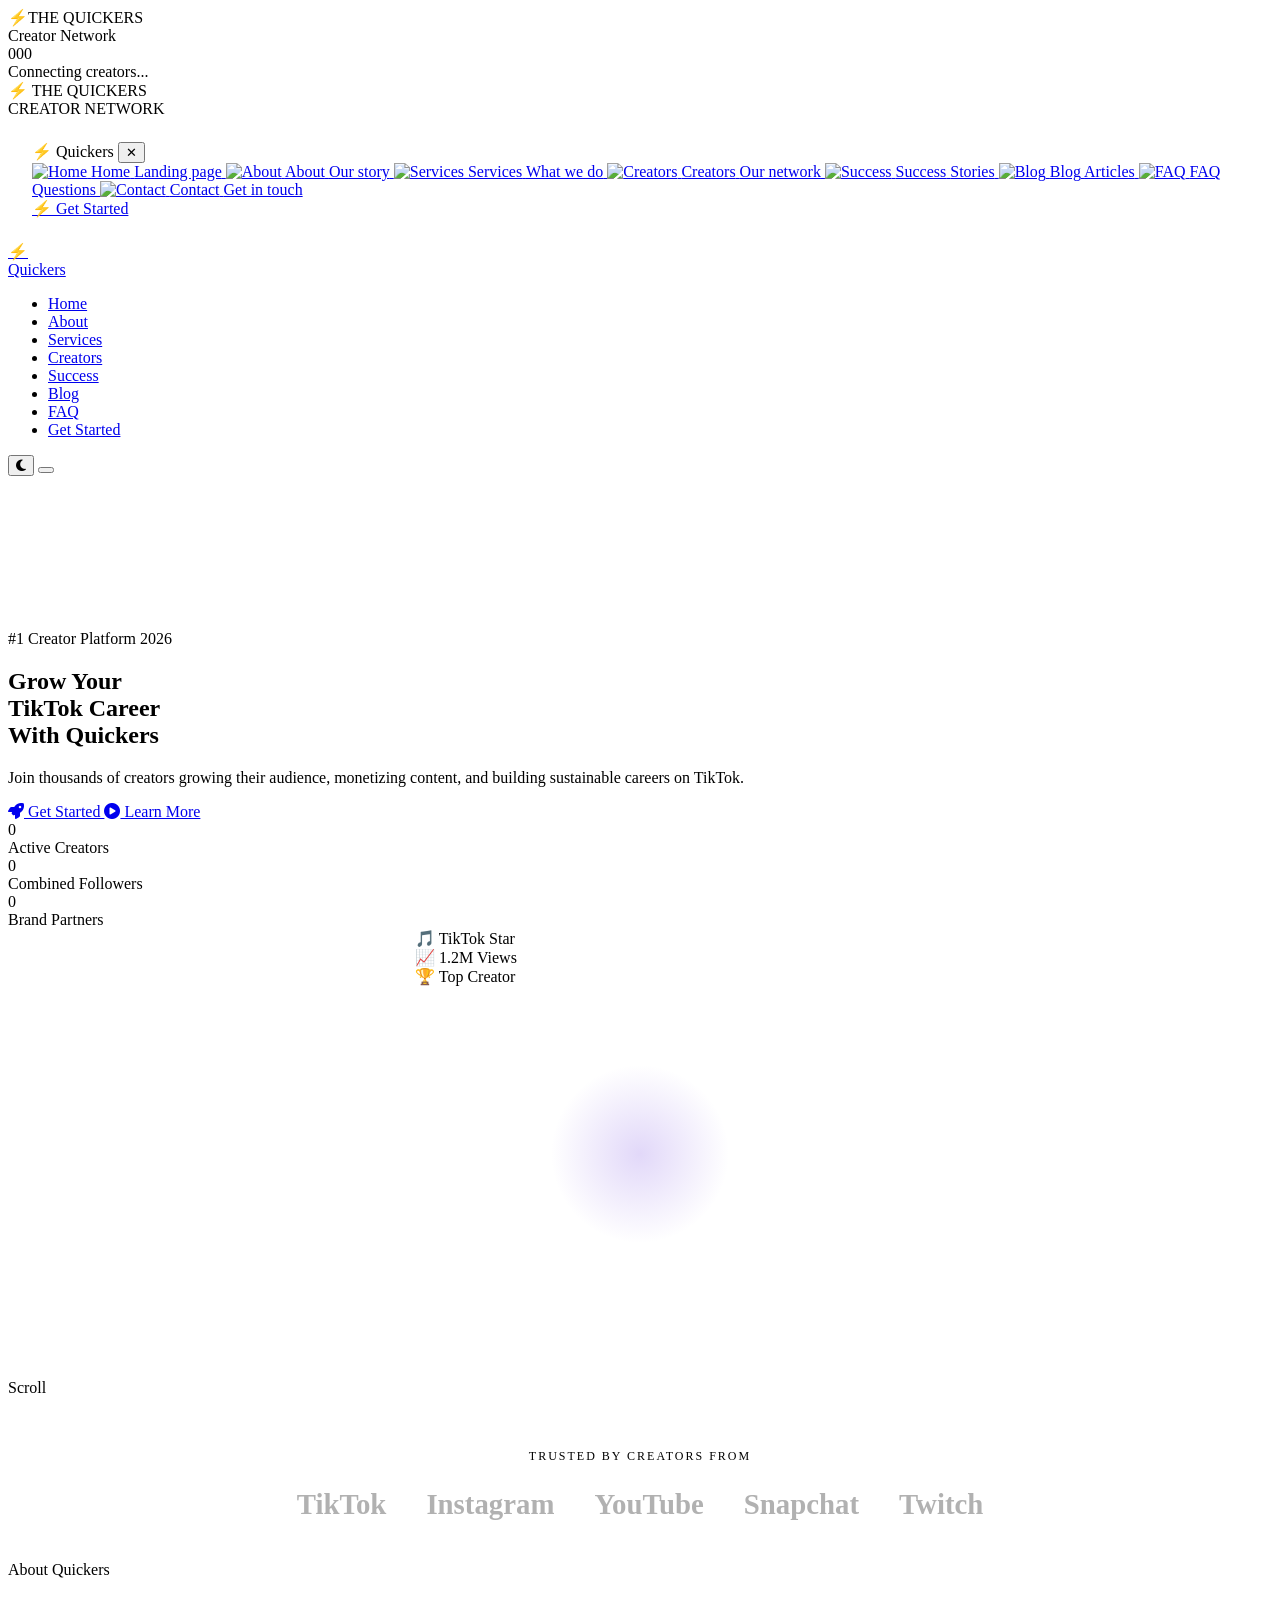
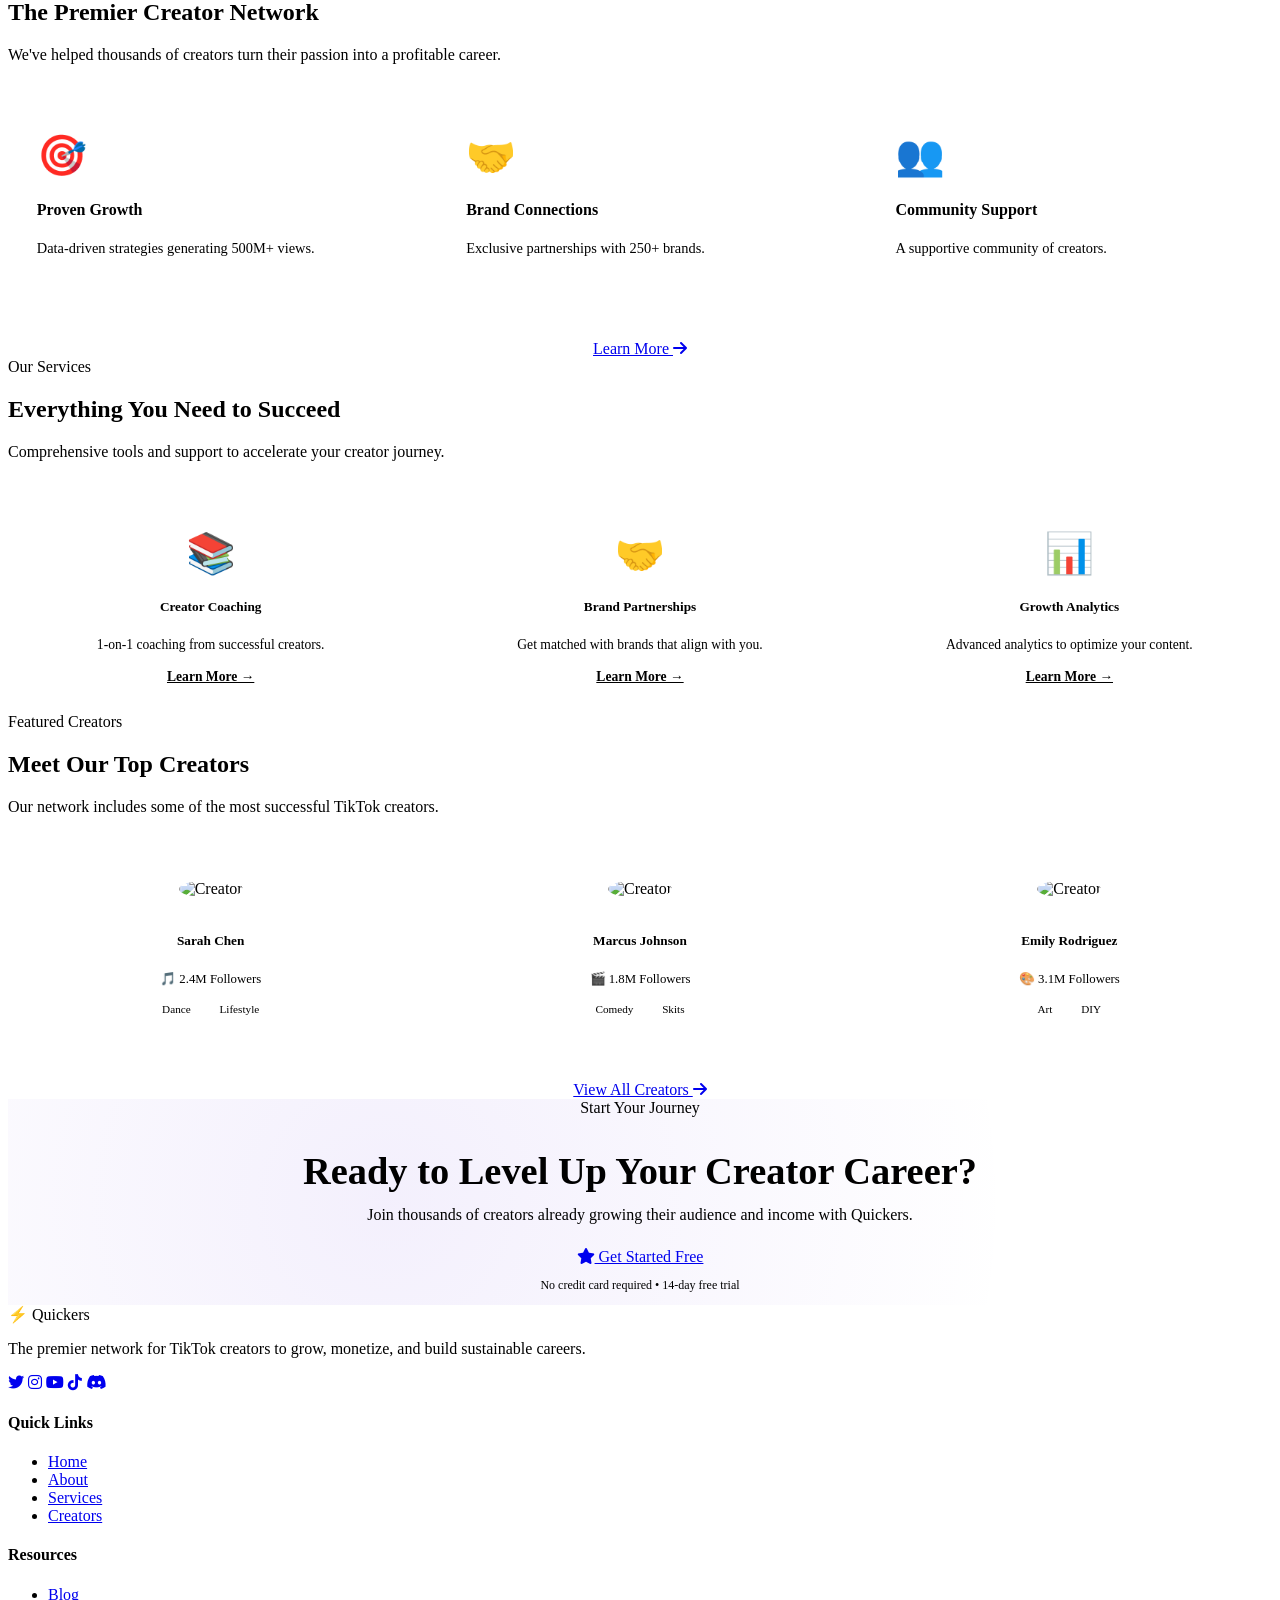
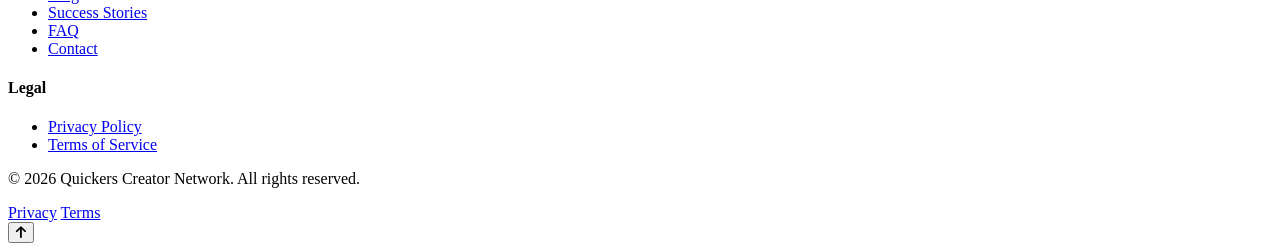
==== index.html @ 1b331030 "commit" ====
<!DOCTYPE html>
<html lang="en">
<head>
    <meta charset="UTF-8">
    <meta name="viewport" content="width=device-width, initial-scale=1.0">
    <meta name="description" content="Quickers Creator Network - Premium platform for TikTok creators to grow, monetize, and succeed.">
    <meta name="keywords" content="TikTok creators, content creators, influencer marketing, social media growth">
    <title>Quickers Creator Network - Grow Your TikTok Career</title>
    
    <meta property="og:title" content="Quickers Creator Network">
    <meta property="og:description" content="Grow your TikTok career with Quickers">
    <meta property="og:type" content="website">
    <meta property="og:image" content="https://images.unsplash.com/photo-1611162616475-46b635cb6868?w=1200">
    
    <link href="https://fonts.googleapis.com/css2?family=Inter:wght@300;400;500;600;700;800;900&display=swap" rel="stylesheet">
    <link rel="stylesheet" href="https://cdnjs.cloudflare.com/ajax/libs/font-awesome/6.5.0/css/all.min.css">
    <link rel="stylesheet" href="assets/css/style.css">
    <link rel="icon" type="image/png" href="data:image/svg+xml,<svg xmlns='http://www.w3.org/2000/svg' viewBox='0 0 100 100'><text y='.9em' font-size='90'>⚡</text></svg>">
</head>
<body>

<!-- ========== PRELOADER ========== -->
<div id="preloader">
    <div class="preloader-content">
        <div class="preloader-logo">⚡THE  QUICKERS</div>
        <div class="preloader-subtitle">Creator Network</div>
        <div class="preloader-counter">000</div>
        <div class="preloader-progress">
            <div class="preloader-progress-bar"></div>
        </div>
        <div class="preloader-message">Connecting creators...</div>
    </div>
    <div class="preloader-particles" id="preloaderParticles"></div>
    <div class="preloader-zoom">
        <div class="zoom-text">⚡ THE QUICKERS<br>CREATOR NETWORK</div>
    </div>
</div>

<!-- ========== MOBILE MENU - FIXED ========== -->
<div class="mobile-menu-overlay" id="mobileMenu">
    <div class="mobile-menu-content" style="display:flex; flex-direction:column; height:100%; padding:1.5rem;">
        <div class="mobile-menu-header">
            <span class="brand">⚡ Quickers</span>
            <button class="mobile-menu-close" id="mobileMenuClose">✕</button>
        </div>
        
        <div class="mobile-menu-grid">
            <a href="index.html" class="mobile-menu-item">
                <img src="https://images.unsplash.com/photo-1611162616475-46b635cb6868?w=100&h=100&fit=crop" alt="Home" class="item-image" loading="lazy">
                <span class="item-name">Home</span>
                <span class="item-desc">Landing page</span>
            </a>
            <a href="about.html" class="mobile-menu-item">
                <img src="https://images.unsplash.com/photo-1522071820081-009f0129c71c?w=100&h=100&fit=crop" alt="About" class="item-image" loading="lazy">
                <span class="item-name">About</span>
                <span class="item-desc">Our story</span>
            </a>
            <a href="services.html" class="mobile-menu-item">
                <img src="https://images.unsplash.com/photo-1451187580459-43490279c0fa?w=100&h=100&fit=crop" alt="Services" class="item-image" loading="lazy">
                <span class="item-name">Services</span>
                <span class="item-desc">What we do</span>
            </a>
            <a href="creators.html" class="mobile-menu-item">
                <img src="https://images.unsplash.com/photo-1534528741775-53994a69daeb?w=100&h=100&fit=crop" alt="Creators" class="item-image" loading="lazy">
                <span class="item-name">Creators</span>
                <span class="item-desc">Our network</span>
            </a>
            <a href="success.html" class="mobile-menu-item">
                <img src="https://images.unsplash.com/photo-1531746790733-6c0e45bd04f9?w=100&h=100&fit=crop" alt="Success" class="item-image" loading="lazy">
                <span class="item-name">Success</span>
                <span class="item-desc">Stories</span>
            </a>
            <a href="blog.html" class="mobile-menu-item">
                <img src="https://images.unsplash.com/photo-1432889821006-ca4f4a279a3b?w=100&h=100&fit=crop" alt="Blog" class="item-image" loading="lazy">
                <span class="item-name">Blog</span>
                <span class="item-desc">Articles</span>
            </a>
            <a href="faq.html" class="mobile-menu-item">
                <img src="https://images.unsplash.com/photo-1486312338219-ce68d2c6f44d?w=100&h=100&fit=crop" alt="FAQ" class="item-image" loading="lazy">
                <span class="item-name">FAQ</span>
                <span class="item-desc">Questions</span>
            </a>
            <a href="contact.html" class="mobile-menu-item">
                <img src="https://images.unsplash.com/photo-1507003211169-0a1dd7228f2d?w=100&h=100&fit=crop" alt="Contact" class="item-image" loading="lazy">
                <span class="item-name">Contact</span>
                <span class="item-desc">Get in touch</span>
            </a>
        </div>
        
        <div class="mobile-menu-footer">
            <a href="contact.html" class="btn btn-primary" style="width:100%; justify-content:center;">
                ⚡ Get Started
            </a>
        </div>
    </div>
</div>

<!-- ========== NAVIGATION - FIXED ========== -->
<nav class="navbar">
    <div class="container">
        <div class="navbar-glass">
            <a href="index.html" class="navbar-brand">
                <div class="brand-icon">⚡</div>
                <span>Quickers</span>
            </a>

            <ul class="navbar-links">
                <li><a href="index.html" class="active">Home</a></li>
                <li><a href="about.html">About</a></li>
                <li><a href="services.html">Services</a></li>
                <li><a href="creators.html">Creators</a></li>
                <li><a href="success.html">Success</a></li>
                <li><a href="blog.html">Blog</a></li>
                <li><a href="faq.html">FAQ</a></li>
                <li><a href="contact.html" class="btn btn-primary btn-sm">Get Started</a></li>
            </ul>

            <div class="navbar-actions">
                <button class="theme-toggle" id="themeToggle" aria-label="Toggle theme">
                    <i class="fas fa-moon"></i>
                </button>
                <!-- HAMBURGER - ONLY VISIBLE ON MOBILE -->
                <button class="navbar-toggle" id="hamburgerToggle" aria-label="Toggle menu">
                    <span></span>
                    <span></span>
                    <span></span>
                </button>
            </div>
        </div>
    </div>
</nav>

<!-- ========== HERO ========== -->
<section class="hero">
    <video class="hero-video" autoplay muted loop playsinline poster="https://images.unsplash.com/photo-1611162616475-46b635cb6868?w=1920">
        <source src="bgvideo.mp4" type="video/mp4">
        <source src="bgvideo.mp4" type="video/mp4">
    </video>
    <div class="hero-overlay"></div>

    <div class="container">
        <div class="hero-content">
            <div class="hero-badge animate-on-scroll">
                <span class="pulse-dot"></span>
                #1 Creator Platform 2026
            </div>

            <h1 class="hero-title animate-on-scroll delay-1">
                Grow Your<br>
                <span class="highlight">TikTok Career</span><br>
                With Quickers
            </h1>

            <p class="hero-subtitle animate-on-scroll delay-2">
                Join thousands of creators growing their audience, monetizing content, 
                and building sustainable careers on TikTok.
            </p>

            <div class="hero-cta animate-on-scroll delay-3">
                <a href="contact.html" class="btn btn-primary btn-lg btn-ripple magnetic-btn">
                    <i class="fas fa-rocket"></i> Get Started
                </a>
                <a href="about.html" class="btn btn-secondary btn-lg">
                    <i class="fas fa-play-circle"></i> Learn More
                </a>
            </div>

            <div class="hero-stats animate-on-scroll delay-4">
                <div class="hero-stat">
                    <div class="number" data-counter data-target="15000" data-suffix="+">0</div>
                    <div class="label">Active Creators</div>
                </div>
                <div class="hero-stat">
                    <div class="number" data-counter data-target="500" data-suffix="M+">0</div>
                    <div class="label">Combined Followers</div>
                </div>
                <div class="hero-stat">
                    <div class="number" data-counter data-target="250" data-suffix="+">0</div>
                    <div class="label">Brand Partners</div>
                </div>
            </div>
        </div>

        <div class="hero-visual animate-on-scroll delay-3">
            <div style="position: relative; width: 100%; max-width: 450px; aspect-ratio: 1; margin: 0 auto;">
                <div class="floating-card parallax-element" data-speed="0.5">
                    <span class="card-icon">🎵</span>
                    <span class="card-label">TikTok Star</span>
                </div>
                <div class="floating-card parallax-element" data-speed="0.3" style="top: auto; bottom: 15%; left: 0; right: auto;">
                    <span class="card-icon">📈</span>
                    <span class="card-label">1.2M Views</span>
                </div>
                <div class="floating-card parallax-element" data-speed="0.7" style="top: auto; bottom: 35%; left: auto; right: 0;">
                    <span class="card-icon">🏆</span>
                    <span class="card-label">Top Creator</span>
                </div>
                <div style="position: absolute; top: 50%; left: 50%; transform: translate(-50%, -50%); width: 180px; height: 180px; background: radial-gradient(circle, rgba(108,60,225,0.2) 0%, transparent 70%); border-radius: 50%; animation: pulse 3s ease-in-out infinite;"></div>
            </div>
        </div>
    </div>

    <div class="scroll-indicator">
        <div class="mouse"><div class="wheel"></div></div>
        <span>Scroll</span>
    </div>
</section>

<!-- ========== PARTNERS ========== -->
<section style="padding: 2.5rem 0; background: var(--bg-secondary); border-top: 1px solid var(--border-glass); border-bottom: 1px solid var(--border-glass);">
    <div class="container">
        <p style="text-align: center; color: var(--text-muted); font-size: 0.75rem; text-transform: uppercase; letter-spacing: 2px; margin-bottom: 1.5rem;">
            Trusted by creators from
        </p>
        <div style="display: flex; justify-content: center; align-items: center; gap: 2.5rem; flex-wrap: wrap;">
            <span style="font-size: 1.8rem; font-weight: 800; opacity: 0.3; color: var(--text-secondary);">TikTok</span>
            <span style="font-size: 1.8rem; font-weight: 800; opacity: 0.3; color: var(--text-secondary);">Instagram</span>
            <span style="font-size: 1.8rem; font-weight: 800; opacity: 0.3; color: var(--text-secondary);">YouTube</span>
            <span style="font-size: 1.8rem; font-weight: 800; opacity: 0.3; color: var(--text-secondary);">Snapchat</span>
            <span style="font-size: 1.8rem; font-weight: 800; opacity: 0.3; color: var(--text-secondary);">Twitch</span>
        </div>
    </div>
</section>

<!-- ========== ABOUT PREVIEW ========== -->
<section class="section-padding" style="background: var(--bg-gradient);">
    <div class="container">
        <div class="text-center animate-on-scroll">
            <span class="section-badge">About Quickers</span>
            <h2 class="section-title">The Premier <span class="text-gradient">Creator Network</span></h2>
            <p class="section-subtitle" style="margin-bottom: 2.5rem;">
                We've helped thousands of creators turn their passion into a profitable career.
            </p>
        </div>

        <div style="display: grid; grid-template-columns: repeat(auto-fit, minmax(260px, 1fr)); gap: 1.5rem;">
            <div class="glass glass-hover tilt-card" style="padding: 1.8rem; border-radius: var(--radius-lg);">
                <div style="font-size: 2.5rem; margin-bottom: 0.8rem;">🎯</div>
                <h4>Proven Growth</h4>
                <p style="font-size: 0.9rem;">Data-driven strategies generating 500M+ views.</p>
            </div>
            <div class="glass glass-hover tilt-card" style="padding: 1.8rem; border-radius: var(--radius-lg);">
                <div style="font-size: 2.5rem; margin-bottom: 0.8rem;">🤝</div>
                <h4>Brand Connections</h4>
                <p style="font-size: 0.9rem;">Exclusive partnerships with 250+ brands.</p>
            </div>
            <div class="glass glass-hover tilt-card" style="padding: 1.8rem; border-radius: var(--radius-lg);">
                <div style="font-size: 2.5rem; margin-bottom: 0.8rem;">👥</div>
                <h4>Community Support</h4>
                <p style="font-size: 0.9rem;">A supportive community of creators.</p>
            </div>
        </div>

        <div style="text-align: center; margin-top: 2.5rem;">
            <a href="about.html" class="btn btn-primary">Learn More <i class="fas fa-arrow-right"></i></a>
        </div>
    </div>
</section>

<!-- ========== SERVICES PREVIEW ========== -->
<section class="section-padding" style="background: var(--bg-secondary);">
    <div class="container">
        <div class="text-center animate-on-scroll">
            <span class="section-badge">Our Services</span>
            <h2 class="section-title">Everything You Need to <span class="text-gradient">Succeed</span></h2>
            <p class="section-subtitle" style="margin-bottom: 2.5rem;">
                Comprehensive tools and support to accelerate your creator journey.
            </p>
        </div>

        <div style="display: grid; grid-template-columns: repeat(auto-fit, minmax(240px, 1fr)); gap: 1.5rem;">
            <div class="glass glass-hover tilt-card" style="padding: 1.8rem; border-radius: var(--radius-lg); text-align: center;">
                <div style="font-size: 2.5rem; margin-bottom: 0.8rem;">📚</div>
                <h5>Creator Coaching</h5>
                <p style="font-size: 0.85rem;">1-on-1 coaching from successful creators.</p>
                <a href="services.html" style="color: var(--primary); font-weight: 600; font-size: 0.85rem;">Learn More →</a>
            </div>
            <div class="glass glass-hover tilt-card" style="padding: 1.8rem; border-radius: var(--radius-lg); text-align: center;">
                <div style="font-size: 2.5rem; margin-bottom: 0.8rem;">🤝</div>
                <h5>Brand Partnerships</h5>
                <p style="font-size: 0.85rem;">Get matched with brands that align with you.</p>
                <a href="services.html" style="color: var(--primary); font-weight: 600; font-size: 0.85rem;">Learn More →</a>
            </div>
            <div class="glass glass-hover tilt-card" style="padding: 1.8rem; border-radius: var(--radius-lg); text-align: center;">
                <div style="font-size: 2.5rem; margin-bottom: 0.8rem;">📊</div>
                <h5>Growth Analytics</h5>
                <p style="font-size: 0.85rem;">Advanced analytics to optimize your content.</p>
                <a href="services.html" style="color: var(--primary); font-weight: 600; font-size: 0.85rem;">Learn More →</a>
            </div>
        </div>
    </div>
</section>

<!-- ========== CREATORS PREVIEW ========== -->
<section class="section-padding" style="background: var(--bg-gradient);">
    <div class="container">
        <div class="text-center animate-on-scroll">
            <span class="section-badge">Featured Creators</span>
            <h2 class="section-title">Meet Our <span class="text-gradient">Top Creators</span></h2>
            <p class="section-subtitle" style="margin-bottom: 2.5rem;">
                Our network includes some of the most successful TikTok creators.
            </p>
        </div>

        <div style="display: grid; grid-template-columns: repeat(auto-fit, minmax(220px, 1fr)); gap: 1.5rem;">
            <div class="glass glass-hover tilt-card" style="padding: 1.5rem; border-radius: var(--radius-lg); text-align: center;">
                <img src="https://images.unsplash.com/photo-1534528741775-53994a69daeb?w=150&h=150&fit=crop&crop=face" alt="Creator" style="width: 100px; height: 100px; border-radius: 50%; margin: 0 auto 0.8rem; object-fit: cover; border: 3px solid var(--primary);" loading="lazy">
                <h5>Sarah Chen</h5>
                <p style="font-size: 0.8rem; color: var(--text-muted);">🎵 2.4M Followers</p>
                <div style="display: flex; gap: 0.4rem; justify-content: center; margin-top: 0.4rem;">
                    <span style="background: var(--glass-bg); padding: 0.15rem 0.7rem; border-radius: var(--radius-full); font-size: 0.7rem;">Dance</span>
                    <span style="background: var(--glass-bg); padding: 0.15rem 0.7rem; border-radius: var(--radius-full); font-size: 0.7rem;">Lifestyle</span>
                </div>
            </div>
            <div class="glass glass-hover tilt-card" style="padding: 1.5rem; border-radius: var(--radius-lg); text-align: center;">
                <img src="https://images.unsplash.com/photo-1507003211169-0a1dd7228f2d?w=150&h=150&fit=crop&crop=face" alt="Creator" style="width: 100px; height: 100px; border-radius: 50%; margin: 0 auto 0.8rem; object-fit: cover; border: 3px solid var(--secondary);" loading="lazy">
                <h5>Marcus Johnson</h5>
                <p style="font-size: 0.8rem; color: var(--text-muted);">🎬 1.8M Followers</p>
                <div style="display: flex; gap: 0.4rem; justify-content: center; margin-top: 0.4rem;">
                    <span style="background: var(--glass-bg); padding: 0.15rem 0.7rem; border-radius: var(--radius-full); font-size: 0.7rem;">Comedy</span>
                    <span style="background: var(--glass-bg); padding: 0.15rem 0.7rem; border-radius: var(--radius-full); font-size: 0.7rem;">Skits</span>
                </div>
            </div>
            <div class="glass glass-hover tilt-card" style="padding: 1.5rem; border-radius: var(--radius-lg); text-align: center;">
                <img src="https://images.unsplash.com/photo-1494790108372-be9c29b29330?w=150&h=150&fit=crop&crop=face" alt="Creator" style="width: 100px; height: 100px; border-radius: 50%; margin: 0 auto 0.8rem; object-fit: cover; border: 3px solid var(--accent);" loading="lazy">
                <h5>Emily Rodriguez</h5>
                <p style="font-size: 0.8rem; color: var(--text-muted);">🎨 3.1M Followers</p>
                <div style="display: flex; gap: 0.4rem; justify-content: center; margin-top: 0.4rem;">
                    <span style="background: var(--glass-bg); padding: 0.15rem 0.7rem; border-radius: var(--radius-full); font-size: 0.7rem;">Art</span>
                    <span style="background: var(--glass-bg); padding: 0.15rem 0.7rem; border-radius: var(--radius-full); font-size: 0.7rem;">DIY</span>
                </div>
            </div>
        </div>

        <div style="text-align: center; margin-top: 2.5rem;">
            <a href="creators.html" class="btn btn-primary">View All Creators <i class="fas fa-arrow-right"></i></a>
        </div>
    </div>
</section>

<!-- ========== CTA ========== -->
<section class="section-padding" style="background: var(--bg-secondary); position: relative; overflow: hidden;">
    <div style="position: absolute; top: 0; left: 0; width: 100%; height: 100%; background: radial-gradient(circle at 30% 50%, rgba(108,60,225,0.08) 0%, transparent 70%);"></div>
    <div class="container" style="position: relative; text-align: center;">
        <div class="animate-on-scroll">
            <span class="section-badge">Start Your Journey</span>
            <h2 style="font-size: clamp(1.8rem, 3vw, 2.8rem); margin-bottom: 0.8rem;">
                Ready to <span class="text-gradient">Level Up</span> Your Creator Career?
            </h2>
            <p style="max-width: 550px; margin: 0 auto 1.5rem; color: var(--text-secondary); font-size: 1rem;">
                Join thousands of creators already growing their audience and income with Quickers.
            </p>
            <a href="contact.html" class="btn btn-glow btn-lg">
                <i class="fas fa-star"></i> Get Started Free
            </a>
            <p style="margin-top: 0.8rem; font-size: 0.75rem; color: var(--text-muted);">
                No credit card required • 14-day free trial
            </p>
        </div>
    </div>
</section>

<!-- ========== FOOTER ========== -->
<footer class="footer">
    <div class="container">
        <div class="footer-grid">
            <div class="footer-brand">
                <div class="brand">⚡ <span>Quickers</span></div>
                <p>The premier network for TikTok creators to grow, monetize, and build sustainable careers.</p>
                <div class="footer-social">
                    <a href="#"><i class="fab fa-twitter"></i></a>
                    <a href="#"><i class="fab fa-instagram"></i></a>
                    <a href="#"><i class="fab fa-youtube"></i></a>
                    <a href="#"><i class="fab fa-tiktok"></i></a>
                    <a href="#"><i class="fab fa-discord"></i></a>
                </div>
            </div>
            <div>
                <h4>Quick Links</h4>
                <ul class="footer-links">
                    <li><a href="index.html">Home</a></li>
                    <li><a href="about.html">About</a></li>
                    <li><a href="services.html">Services</a></li>
                    <li><a href="creators.html">Creators</a></li>
                </ul>
            </div>
            <div>
                <h4>Resources</h4>
                <ul class="footer-links">
                    <li><a href="blog.html">Blog</a></li>
                    <li><a href="success.html">Success Stories</a></li>
                    <li><a href="faq.html">FAQ</a></li>
                    <li><a href="contact.html">Contact</a></li>
                </ul>
            </div>
            <div>
                <h4>Legal</h4>
                <ul class="footer-links">
                    <li><a href="privacy.html">Privacy Policy</a></li>
                    <li><a href="terms.html">Terms of Service</a></li>
                </ul>
            </div>
        </div>
        <div class="footer-bottom">
            <p>&copy; 2026 Quickers Creator Network. All rights reserved.</p>
            <div class="footer-bottom-links">
                <a href="privacy.html">Privacy</a>
                <a href="terms.html">Terms</a>
            </div>
        </div>
    </div>
</footer>

<!-- ========== BACK TO TOP ========== -->
<button class="back-to-top" id="backToTop" aria-label="Back to top">
    <i class="fas fa-arrow-up"></i>
</button>

<!-- ========== SCROLL PROGRESS ========== -->
<div class="scroll-progress"></div>

<!-- ========== JAVASCRIPT ========== -->
<script src="assets/js/script.js"></script>
</body>
</html>
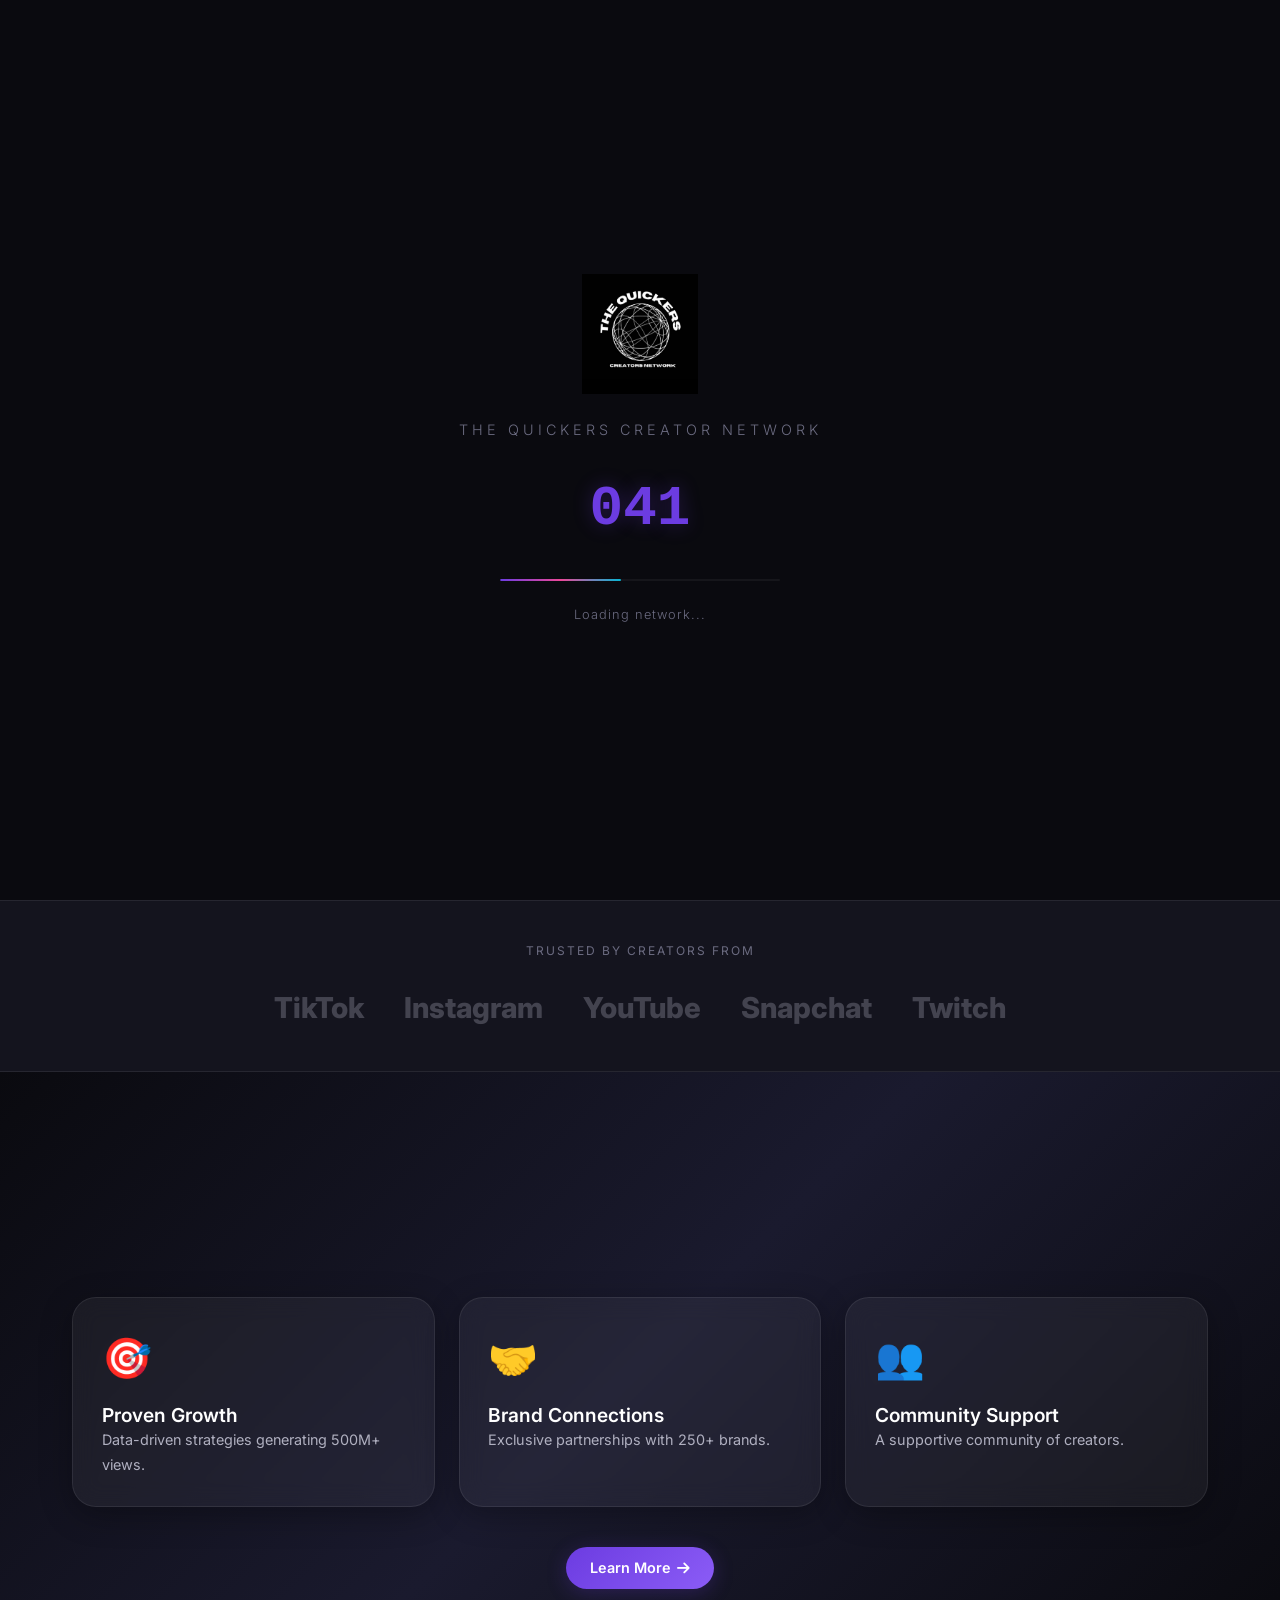
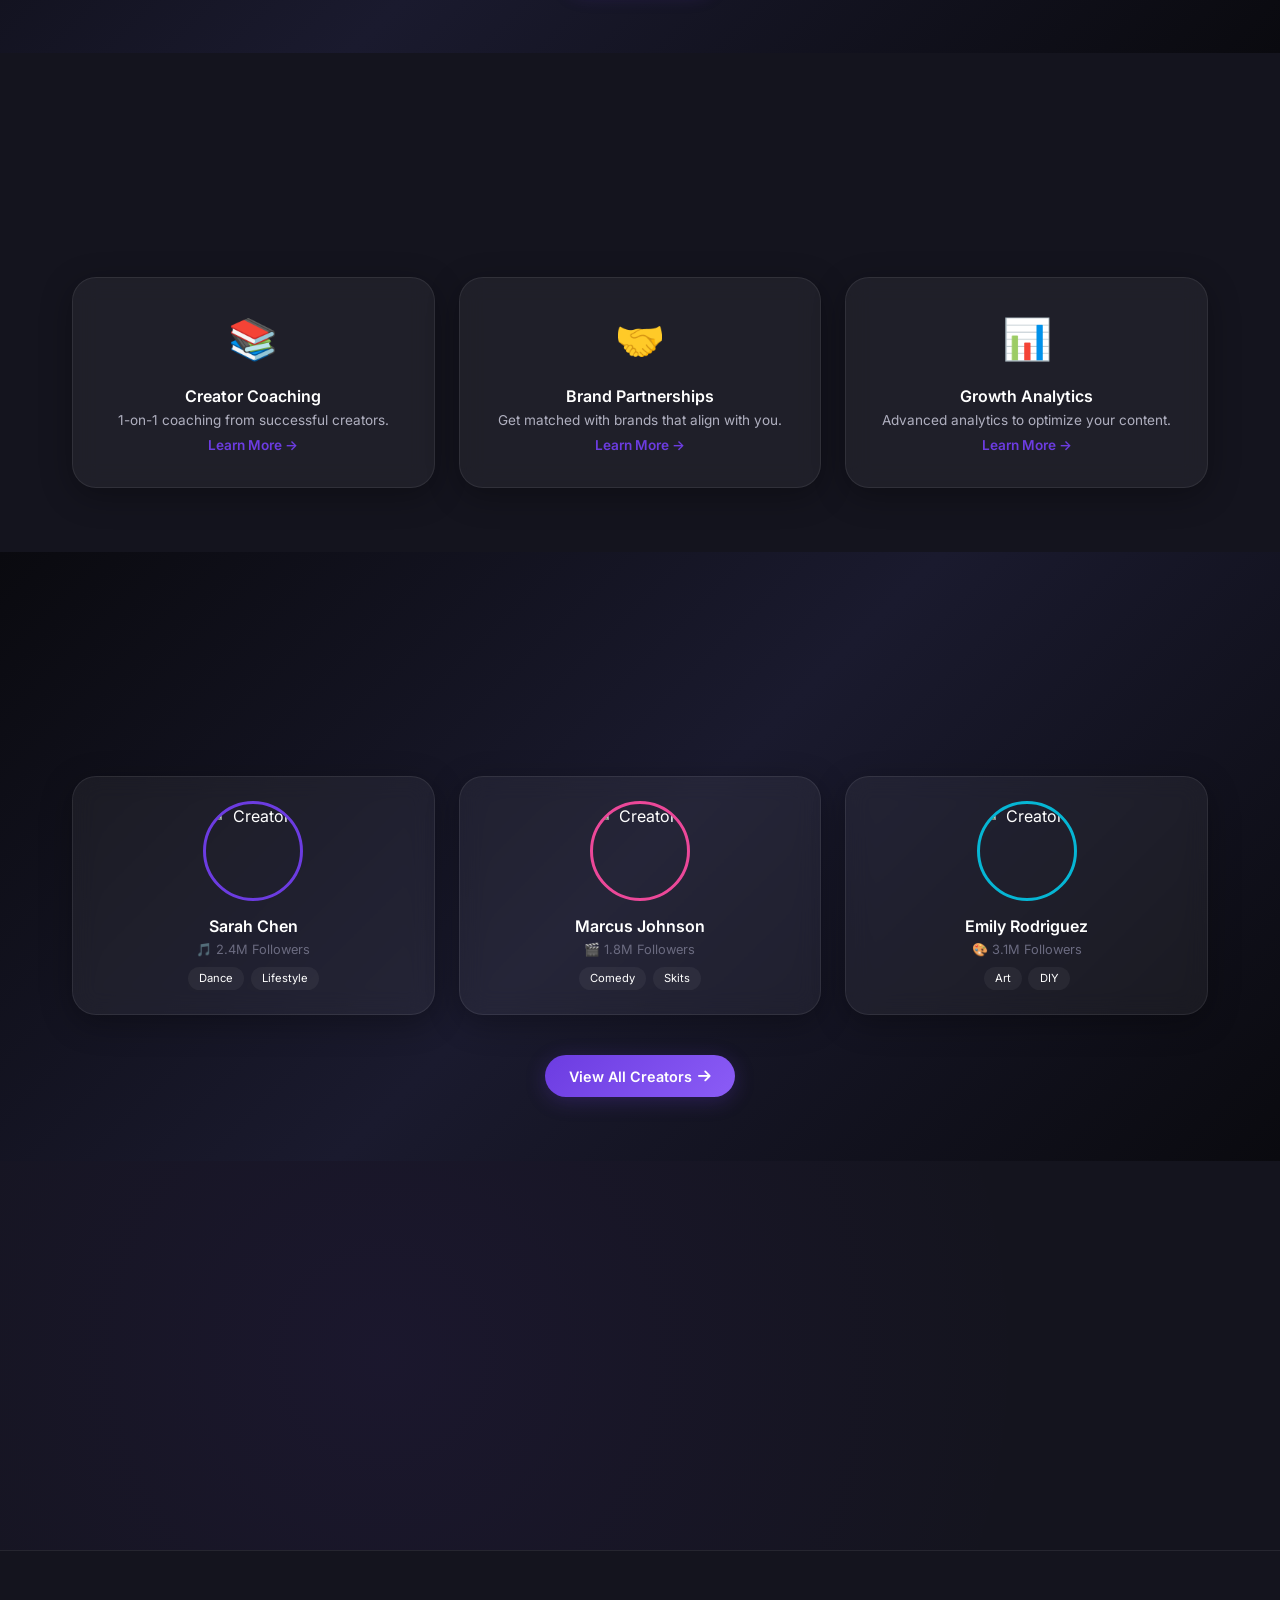
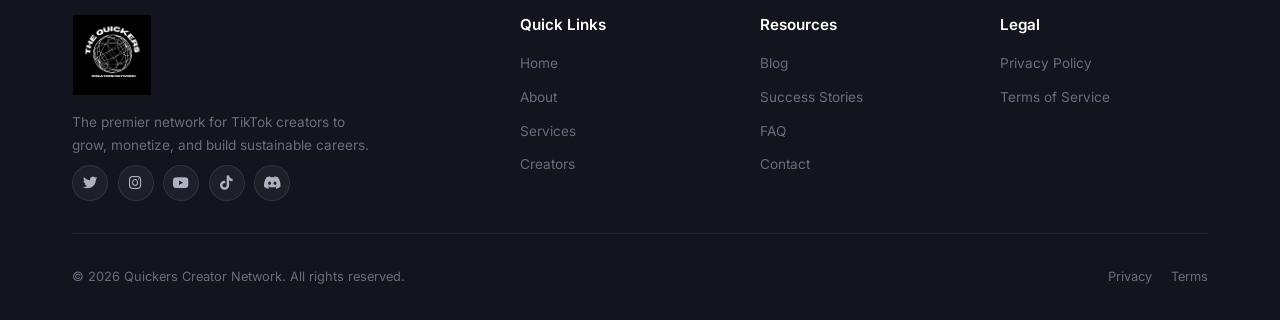
==== commit 9f618fb7: "commit" ====
--- a/index.html
+++ b/index.html
@@ -15,15 +15,21 @@
     <link href="https://fonts.googleapis.com/css2?family=Inter:wght@300;400;500;600;700;800;900&display=swap" rel="stylesheet">
     <link rel="stylesheet" href="https://cdnjs.cloudflare.com/ajax/libs/font-awesome/6.5.0/css/all.min.css">
     <link rel="stylesheet" href="assets/css/style.css">
-    <link rel="icon" type="image/png" href="data:image/svg+xml,<svg xmlns='http://www.w3.org/2000/svg' viewBox='0 0 100 100'><text y='.9em' font-size='90'>⚡</text></svg>">
+    
+    <!-- ===== FAVICON - Replace with your logo ===== -->
+    <link rel="icon" type="image/png" href="logo.JPG">
+    <link rel="apple-touch-icon" href="logo.JPG">
 </head>
 <body>
 
 <!-- ========== PRELOADER ========== -->
 <div id="preloader">
     <div class="preloader-content">
-        <div class="preloader-logo">⚡THE  QUICKERS</div>
-        <div class="preloader-subtitle">Creator Network</div>
+        <!-- ===== LOGO - BIGGER ===== -->
+        <div class="preloader-logo">
+            <img src="logo.JPG" alt="Quickers Creator Network" class="preloader-logo-img" style="width: 120px; height: 120px; object-fit: contain;">
+        </div>
+        <div class="preloader-subtitle"> The Quickers Creator Network</div>
         <div class="preloader-counter">000</div>
         <div class="preloader-progress">
             <div class="preloader-progress-bar"></div>
@@ -32,15 +38,21 @@
     </div>
     <div class="preloader-particles" id="preloaderParticles"></div>
     <div class="preloader-zoom">
-        <div class="zoom-text">⚡ THE QUICKERS<br>CREATOR NETWORK</div>
+        <div class="zoom-text">
+            <img src="logo.JPG" alt="Quickers" class="zoom-logo" style="width: 100px; height: 100px; object-fit: contain;">
+            <br>THE QUICKERS CREATOR NETWORK
+        </div>
     </div>
 </div>
 
-<!-- ========== MOBILE MENU - FIXED ========== -->
+<!-- ========== MOBILE MENU ========== -->
 <div class="mobile-menu-overlay" id="mobileMenu">
     <div class="mobile-menu-content" style="display:flex; flex-direction:column; height:100%; padding:1.5rem;">
         <div class="mobile-menu-header">
-            <span class="brand">⚡ Quickers</span>
+            <!-- ===== LOGO ONLY - NO TEXT, BIGGER ===== -->
+            <span class="brand">
+                <img src="logo.JPG" alt="Quickers" class="mobile-brand-logo" style="width: 60px; height: 60px; object-fit: contain;">
+            </span>
             <button class="mobile-menu-close" id="mobileMenuClose">✕</button>
         </div>
         
@@ -88,20 +100,23 @@
         </div>
         
         <div class="mobile-menu-footer">
-            <a href="contact.html" class="btn btn-primary" style="width:100%; justify-content:center;">
-                ⚡ Get Started
+            <a href="creators.html" class="btn btn-primary" style="width:100%; justify-content:center;">
+                ⚡ Join Network
             </a>
         </div>
     </div>
 </div>
 
-<!-- ========== NAVIGATION - FIXED ========== -->
+<!-- ========== NAVIGATION ========== -->
 <nav class="navbar">
     <div class="container">
         <div class="navbar-glass">
+            <!-- ===== LOGO ONLY - NO TEXT, BIGGER ===== -->
             <a href="index.html" class="navbar-brand">
-                <div class="brand-icon">⚡</div>
-                <span>Quickers</span>
+                <div class="brand-icon">
+                    <img src="logo.JPG" alt="Quickers" class="nav-logo" style="width: 60px; height: 60px; object-fit: contain;">
+                </div>
+                <!-- "Quickers" text removed -->
             </a>
 
             <ul class="navbar-links">
@@ -112,14 +127,13 @@
                 <li><a href="success.html">Success</a></li>
                 <li><a href="blog.html">Blog</a></li>
                 <li><a href="faq.html">FAQ</a></li>
-                <li><a href="contact.html" class="btn btn-primary btn-sm">Get Started</a></li>
+                <li><a href="creators.html" class="btn btn-primary btn-sm">Join Network</a></li>
             </ul>
 
             <div class="navbar-actions">
                 <button class="theme-toggle" id="themeToggle" aria-label="Toggle theme">
                     <i class="fas fa-moon"></i>
                 </button>
-                <!-- HAMBURGER - ONLY VISIBLE ON MOBILE -->
                 <button class="navbar-toggle" id="hamburgerToggle" aria-label="Toggle menu">
                     <span></span>
                     <span></span>
@@ -157,8 +171,8 @@
             </p>
 
             <div class="hero-cta animate-on-scroll delay-3">
-                <a href="contact.html" class="btn btn-primary btn-lg btn-ripple magnetic-btn">
-                    <i class="fas fa-rocket"></i> Get Started
+                <a href="creators.html" class="btn btn-primary btn-lg btn-ripple magnetic-btn">
+                    <i class="fas fa-rocket"></i> Join Network
                 </a>
                 <a href="about.html" class="btn btn-secondary btn-lg">
                     <i class="fas fa-play-circle"></i> Learn More
@@ -350,8 +364,8 @@
             <p style="max-width: 550px; margin: 0 auto 1.5rem; color: var(--text-secondary); font-size: 1rem;">
                 Join thousands of creators already growing their audience and income with Quickers.
             </p>
-            <a href="contact.html" class="btn btn-glow btn-lg">
-                <i class="fas fa-star"></i> Get Started Free
+            <a href="creators.html" class="btn btn-glow btn-lg">
+                <i class="fas fa-star"></i> Join Network
             </a>
             <p style="margin-top: 0.8rem; font-size: 0.75rem; color: var(--text-muted);">
                 No credit card required • 14-day free trial
@@ -365,7 +379,11 @@
     <div class="container">
         <div class="footer-grid">
             <div class="footer-brand">
-                <div class="brand">⚡ <span>Quickers</span></div>
+                <!-- ===== LOGO ONLY - NO TEXT, BIGGER ===== -->
+                <div class="brand">
+                    <img src="logo.JPG" alt="Quickers" class="footer-logo" style="width: 80px; height: 80px; object-fit: contain;">
+                    <!-- "Quickers" text removed -->
+                </div>
                 <p>The premier network for TikTok creators to grow, monetize, and build sustainable careers.</p>
                 <div class="footer-social">
                     <a href="#"><i class="fab fa-twitter"></i></a>
--- a/assets/css/style.css
+++ b/assets/css/style.css
@@ -0,0 +1,1498 @@
+/* ============================================
+   QUICKERS CREATOR NETWORK
+   Main Stylesheet - Premium Dark Theme
+   ============================================ */
+
+/* ============================================
+   CSS VARIABLES
+   ============================================ */
+:root {
+    --primary: #6C3CE1;
+    --primary-light: #8B5CF6;
+    --primary-dark: #5B21B6;
+    --secondary: #EC4899;
+    --secondary-light: #F472B6;
+    --accent: #06B6D4;
+    --accent-light: #22D3EE;
+    
+    --bg-primary: #0A0A0F;
+    --bg-secondary: #14141E;
+    --bg-card: rgba(20, 20, 30, 0.8);
+    --bg-glass: rgba(255, 255, 255, 0.05);
+    --bg-gradient: linear-gradient(135deg, #0A0A0F 0%, #1A1A2E 50%, #0A0A0F 100%);
+    
+    --text-primary: #FFFFFF;
+    --text-secondary: #B0B0C0;
+    --text-muted: #6B6B80;
+    
+    --border-glass: rgba(255, 255, 255, 0.08);
+    --border-glow: rgba(108, 60, 225, 0.3);
+    
+    --shadow-sm: 0 2px 8px rgba(0,0,0,0.3);
+    --shadow-md: 0 4px 20px rgba(0,0,0,0.4);
+    --shadow-lg: 0 8px 40px rgba(0,0,0,0.5);
+    --shadow-xl: 0 20px 60px rgba(0,0,0,0.6);
+    --shadow-glow: 0 0 40px rgba(108,60,225,0.2);
+    --shadow-glow-pink: 0 0 40px rgba(236,72,153,0.2);
+    
+    --spacing-sm: 0.5rem;
+    --spacing-md: 1rem;
+    --spacing-lg: 2rem;
+    --spacing-xl: 4rem;
+    --spacing-xxl: 6rem;
+    
+    --radius-sm: 8px;
+    --radius-md: 16px;
+    --radius-lg: 24px;
+    --radius-xl: 32px;
+    --radius-full: 9999px;
+    
+    --transition-fast: 0.2s ease;
+    --transition-base: 0.3s ease;
+    --transition-slow: 0.5s ease;
+    
+    --glass-bg: rgba(255,255,255,0.05);
+    --glass-border: rgba(255,255,255,0.08);
+    --glass-shadow: 0 8px 32px rgba(0,0,0,0.3);
+    --glass-blur: blur(12px);
+    
+    --font-primary: 'Inter', -apple-system, BlinkMacSystemFont, 'Segoe UI', sans-serif;
+}
+
+/* ============================================
+   RESET & BASE
+   ============================================ */
+*,
+*::before,
+*::after {
+    margin: 0;
+    padding: 0;
+    box-sizing: border-box;
+}
+
+html {
+    scroll-behavior: smooth;
+    -webkit-font-smoothing: antialiased;
+    -moz-osx-font-smoothing: grayscale;
+}
+
+body {
+    font-family: var(--font-primary);
+    background: var(--bg-primary);
+    color: var(--text-primary);
+    line-height: 1.6;
+    overflow-x: hidden;
+    min-height: 100vh;
+}
+
+::selection {
+    background: var(--primary);
+    color: white;
+}
+
+::-webkit-scrollbar {
+    width: 6px;
+}
+::-webkit-scrollbar-track {
+    background: var(--bg-secondary);
+}
+::-webkit-scrollbar-thumb {
+    background: var(--primary);
+    border-radius: var(--radius-full);
+}
+
+/* ============================================
+   TYPOGRAPHY
+   ============================================ */
+h1 {
+    font-size: clamp(2.2rem, 4.5vw, 3.8rem);
+    font-weight: 800;
+    line-height: 1.1;
+}
+h2 {
+    font-size: clamp(1.8rem, 3vw, 2.8rem);
+    font-weight: 700;
+    line-height: 1.2;
+}
+h3 {
+    font-size: clamp(1.3rem, 2vw, 2rem);
+    font-weight: 700;
+    line-height: 1.3;
+}
+h4 {
+    font-size: clamp(1.1rem, 1.5vw, 1.5rem);
+    font-weight: 600;
+    line-height: 1.3;
+}
+h5 {
+    font-size: clamp(1rem, 1.2vw, 1.2rem);
+    font-weight: 600;
+}
+p {
+    font-size: clamp(0.95rem, 1vw, 1.05rem);
+    color: var(--text-secondary);
+    line-height: 1.7;
+}
+
+a {
+    color: var(--text-primary);
+    text-decoration: none;
+    transition: var(--transition-base);
+    cursor: pointer;
+}
+
+img {
+    max-width: 100%;
+    height: auto;
+    display: block;
+}
+
+button {
+    cursor: pointer;
+}
+
+/* ============================================
+   UTILITY CLASSES
+   ============================================ */
+.container {
+    max-width: 1200px;
+    margin: 0 auto;
+    padding: 0 var(--spacing-lg);
+}
+
+.section-padding {
+    padding: var(--spacing-xl) 0;
+}
+
+.text-gradient {
+    background: linear-gradient(135deg, var(--primary), var(--secondary), var(--accent));
+    -webkit-background-clip: text;
+    -webkit-text-fill-color: transparent;
+    background-clip: text;
+}
+
+.text-center {
+    text-align: center;
+}
+
+.text-muted {
+    color: var(--text-muted);
+}
+
+.glass {
+    background: var(--glass-bg);
+    backdrop-filter: var(--glass-blur);
+    -webkit-backdrop-filter: var(--glass-blur);
+    border: 1px solid var(--glass-border);
+    box-shadow: var(--glass-shadow);
+}
+
+.glass-hover {
+    transition: var(--transition-base);
+}
+.glass-hover:hover {
+    background: rgba(255,255,255,0.08);
+    border-color: rgba(255,255,255,0.15);
+    transform: translateY(-3px);
+    box-shadow: var(--shadow-glow);
+}
+
+.section-badge {
+    display: inline-block;
+    padding: 0.3rem 1rem;
+    background: var(--glass-bg);
+    backdrop-filter: var(--glass-blur);
+    border: 1px solid var(--border-glass);
+    border-radius: var(--radius-full);
+    font-size: 0.75rem;
+    font-weight: 500;
+    color: var(--text-secondary);
+    margin-bottom: var(--spacing-sm);
+    letter-spacing: 0.5px;
+    text-transform: uppercase;
+}
+
+.section-title {
+    margin-bottom: var(--spacing-sm);
+}
+
+.section-subtitle {
+    font-size: clamp(1rem, 1.1vw, 1.15rem);
+    color: var(--text-secondary);
+    max-width: 600px;
+    margin: 0 auto;
+}
+
+/* ============================================
+   BUTTONS
+   ============================================ */
+.btn {
+    display: inline-flex;
+    align-items: center;
+    gap: 0.4rem;
+    padding: 0.6rem 1.5rem;
+    border: none;
+    border-radius: var(--radius-full);
+    font-family: var(--font-primary);
+    font-size: 0.9rem;
+    font-weight: 600;
+    cursor: pointer;
+    transition: var(--transition-base);
+    position: relative;
+    overflow: hidden;
+    text-decoration: none;
+}
+
+.btn-primary {
+    background: linear-gradient(135deg, var(--primary), var(--primary-light));
+    color: white !important;
+    box-shadow: 0 4px 20px rgba(108,60,225,0.25);
+}
+.btn-primary:hover {
+    transform: translateY(-2px);
+    box-shadow: 0 8px 30px rgba(108,60,225,0.35);
+    color: white !important;
+}
+.btn-primary::before {
+    content: '';
+    position: absolute;
+    top: 0;
+    left: -100%;
+    width: 100%;
+    height: 100%;
+    background: linear-gradient(90deg, transparent, rgba(255,255,255,0.2), transparent);
+    transition: var(--transition-slow);
+}
+.btn-primary:hover::before {
+    left: 100%;
+}
+
+.btn-secondary {
+    background: var(--glass-bg);
+    backdrop-filter: var(--glass-blur);
+    border: 1px solid var(--border-glass);
+    color: var(--text-primary) !important;
+}
+.btn-secondary:hover {
+    background: rgba(255,255,255,0.1);
+    transform: translateY(-2px);
+    border-color: var(--primary);
+    color: var(--text-primary) !important;
+}
+
+.btn-glow {
+    background: linear-gradient(135deg, var(--secondary), var(--primary));
+    color: white !important;
+    box-shadow: 0 4px 20px rgba(236,72,153,0.25);
+    animation: glow-pulse 2s ease-in-out infinite;
+}
+.btn-glow:hover {
+    transform: translateY(-2px) scale(1.02);
+    box-shadow: 0 8px 40px rgba(236,72,153,0.4);
+    color: white !important;
+}
+
+@keyframes glow-pulse {
+    0%, 100% { box-shadow: 0 4px 20px rgba(236,72,153,0.25); }
+    50% { box-shadow: 0 8px 40px rgba(236,72,153,0.45); }
+}
+
+.btn-lg {
+    padding: 0.8rem 2rem;
+    font-size: 1rem;
+}
+.btn-sm {
+    padding: 0.4rem 1rem;
+    font-size: 0.8rem;
+}
+
+/* ============================================
+   PRELOADER - Cinematic with Glitch
+   ============================================ */
+#preloader {
+    position: fixed;
+    top: 0;
+    left: 0;
+    width: 100%;
+    height: 100%;
+    background: #0A0A0F;
+    display: flex;
+    flex-direction: column;
+    align-items: center;
+    justify-content: center;
+    z-index: 99999;
+    transition: opacity 0.8s ease;
+    overflow: hidden;
+}
+
+#preloader.hidden {
+    opacity: 0;
+    pointer-events: none;
+    z-index: -1;
+}
+
+/* FIX: When preloader is hidden, remove zoom overlay completely */
+#preloader.hidden .preloader-zoom {
+    pointer-events: none !important;
+    opacity: 0 !important;
+    z-index: -1 !important;
+    display: none !important;
+}
+
+/* FIX: Ensure preloader content also doesn't block clicks when hidden */
+#preloader.hidden .preloader-content {
+    pointer-events: none !important;
+}
+#preloader.hidden .preloader-particles {
+    pointer-events: none !important;
+}
+
+.preloader-content {
+    display: flex;
+    flex-direction: column;
+    align-items: center;
+    gap: 1.5rem;
+    position: relative;
+    z-index: 2;
+}
+
+.preloader-logo {
+    font-size: 2.5rem;
+    font-weight: 800;
+    background: linear-gradient(135deg, var(--primary), var(--secondary), var(--accent));
+    -webkit-background-clip: text;
+    -webkit-text-fill-color: transparent;
+    background-clip: text;
+    letter-spacing: 2px;
+}
+
+.preloader-subtitle {
+    font-size: 0.9rem;
+    color: var(--text-muted);
+    letter-spacing: 4px;
+    text-transform: uppercase;
+    font-weight: 300;
+}
+
+.preloader-counter {
+    font-size: 3.5rem;
+    font-weight: 900;
+    font-family: 'Courier New', monospace;
+    color: var(--primary);
+    text-shadow: 0 0 20px rgba(108,60,225,0.3);
+    position: relative;
+    min-width: 80px;
+    text-align: center;
+}
+
+.preloader-counter.glitch {
+    animation: glitch-text 0.15s infinite;
+}
+
+@keyframes glitch-text {
+    0% { transform: translate(0); opacity: 1; }
+    10% { transform: translate(-2px, 1px); opacity: 0.8; }
+    20% { transform: translate(2px, -1px); opacity: 1; }
+    30% { transform: translate(-1px, 2px); opacity: 0.6; }
+    40% { transform: translate(1px, -2px); opacity: 1; }
+    50% { transform: translate(-2px, -1px); opacity: 0.9; }
+    60% { transform: translate(2px, 1px); opacity: 1; }
+    70% { transform: translate(-1px, -2px); opacity: 0.7; }
+    80% { transform: translate(1px, 2px); opacity: 1; }
+    90% { transform: translate(-2px, 2px); opacity: 0.8; }
+    100% { transform: translate(0); opacity: 1; }
+}
+
+.preloader-counter .digit {
+    display: inline-block;
+    animation: flicker 0.5s infinite;
+}
+
+.preloader-counter .digit:nth-child(2) { animation-delay: 0.1s; }
+.preloader-counter .digit:nth-child(3) { animation-delay: 0.2s; }
+
+@keyframes flicker {
+    0%, 100% { opacity: 1; }
+    5% { opacity: 0.3; }
+    10% { opacity: 1; }
+    15% { opacity: 0.5; }
+    20% { opacity: 1; }
+    50% { opacity: 1; }
+    55% { opacity: 0.2; }
+    60% { opacity: 1; }
+    80% { opacity: 1; }
+    85% { opacity: 0.4; }
+    90% { opacity: 1; }
+}
+
+.preloader-progress {
+    width: 280px;
+    height: 2px;
+    background: rgba(255,255,255,0.05);
+    border-radius: var(--radius-full);
+    overflow: hidden;
+    position: relative;
+}
+.preloader-progress-bar {
+    height: 100%;
+    width: 0%;
+    background: linear-gradient(90deg, var(--primary), var(--secondary), var(--accent));
+    border-radius: var(--radius-full);
+    transition: width 0.15s ease;
+    box-shadow: 0 0 20px rgba(108,60,225,0.3);
+}
+
+.preloader-message {
+    font-size: 0.8rem;
+    color: var(--text-muted);
+    font-weight: 300;
+    letter-spacing: 1px;
+    min-height: 1.2rem;
+}
+
+.preloader-zoom {
+    position: absolute;
+    top: 0;
+    left: 0;
+    width: 100%;
+    height: 100%;
+    display: flex;
+    align-items: center;
+    justify-content: center;
+    background: #0A0A0F;
+    z-index: 3;
+    opacity: 0;
+    pointer-events: none;
+    transition: opacity 0.1s ease;
+}
+
+.preloader-zoom.active {
+    opacity: 1;
+    pointer-events: all;
+}
+
+.preloader-zoom .zoom-text {
+    font-size: 4rem;
+    font-weight: 900;
+    text-align: center;
+    background: linear-gradient(135deg, var(--primary), var(--secondary), var(--accent));
+    -webkit-background-clip: text;
+    -webkit-text-fill-color: transparent;
+    background-clip: text;
+    transform: scale(0.5);
+    opacity: 0;
+    transition: all 1s cubic-bezier(0.4, 0, 0.2, 1);
+    letter-spacing: 4px;
+    line-height: 1.2;
+}
+
+.preloader-zoom.active .zoom-text {
+    transform: scale(1);
+    opacity: 1;
+}
+
+.preloader-zoom.zoom-out .zoom-text {
+    transform: scale(2.5);
+    opacity: 0;
+    transition: all 0.8s cubic-bezier(0.4, 0, 0.2, 1);
+}
+
+.preloader-particles {
+    position: absolute;
+    top: 0;
+    left: 0;
+    width: 100%;
+    height: 100%;
+    pointer-events: none;
+    overflow: hidden;
+    z-index: 1;
+}
+
+.preloader-particle {
+    position: absolute;
+    width: 3px;
+    height: 3px;
+    background: var(--primary);
+    border-radius: 50%;
+    animation: float-particle 4s ease-in-out infinite;
+    opacity: 0.3;
+}
+
+@keyframes float-particle {
+    0%, 100% { transform: translateY(0) scale(1); opacity: 0.2; }
+    50% { transform: translateY(-60px) scale(1.5); opacity: 0.6; }
+}
+
+/* ============================================
+   NAVIGATION - Sleek & Compact
+   ============================================ */
+.navbar {
+    position: fixed;
+    top: 0;
+    left: 0;
+    width: 100%;
+    z-index: 1000;
+    padding: 0.6rem 0;
+    transition: var(--transition-base);
+}
+.navbar.scrolled {
+    background: rgba(10,10,15,0.85);
+    backdrop-filter: var(--glass-blur);
+    -webkit-backdrop-filter: var(--glass-blur);
+    border-bottom: 1px solid var(--border-glass);
+    padding: 0.4rem 0;
+}
+
+.navbar-glass {
+    background: rgba(10,10,15,0.6);
+    backdrop-filter: var(--glass-blur);
+    -webkit-backdrop-filter: var(--glass-blur);
+    border: 1px solid var(--border-glass);
+    border-radius: var(--radius-lg);
+    padding: 0.3rem 1.2rem;
+    margin: 0 1rem;
+    display: flex;
+    align-items: center;
+    justify-content: space-between;
+}
+
+.navbar-brand {
+    display: flex;
+    align-items: center;
+    gap: 0.4rem;
+    font-size: 1.2rem;
+    font-weight: 800;
+}
+.navbar-brand .brand-icon {
+    width: 30px;
+    height: 30px;
+    background: linear-gradient(135deg, var(--primary), var(--secondary));
+    border-radius: var(--radius-sm);
+    display: flex;
+    align-items: center;
+    justify-content: center;
+    font-size: 1rem;
+    color: white;
+}
+.navbar-brand span {
+    background: linear-gradient(135deg, var(--primary), var(--secondary), var(--accent));
+    -webkit-background-clip: text;
+    -webkit-text-fill-color: transparent;
+    background-clip: text;
+}
+
+.navbar-links {
+    display: flex;
+    align-items: center;
+    gap: 0.3rem;
+    list-style: none;
+}
+.navbar-links > li > a {
+    padding: 0.4rem 0.8rem;
+    color: var(--text-secondary);
+    font-size: 0.85rem;
+    font-weight: 500;
+    border-radius: var(--radius-sm);
+    transition: var(--transition-base);
+    position: relative;
+}
+.navbar-links > li > a:hover,
+.navbar-links > li > a.active {
+    color: var(--text-primary);
+    background: var(--glass-bg);
+}
+.navbar-links > li > a::after {
+    content: '';
+    position: absolute;
+    bottom: 0;
+    left: 50%;
+    width: 0;
+    height: 2px;
+    background: linear-gradient(90deg, var(--primary), var(--secondary));
+    transition: var(--transition-base);
+    transform: translateX(-50%);
+}
+.navbar-links > li > a:hover::after,
+.navbar-links > li > a.active::after {
+    width: 40%;
+}
+
+.navbar-actions {
+    display: flex;
+    align-items: center;
+    gap: 0.6rem;
+}
+
+.theme-toggle {
+    background: var(--glass-bg);
+    border: 1px solid var(--border-glass);
+    border-radius: var(--radius-full);
+    width: 34px;
+    height: 34px;
+    display: flex;
+    align-items: center;
+    justify-content: center;
+    color: var(--text-secondary);
+    cursor: pointer;
+    transition: var(--transition-base);
+    font-size: 0.9rem;
+}
+.theme-toggle:hover {
+    color: var(--text-primary);
+    background: rgba(255,255,255,0.1);
+}
+
+/* Hamburger - Hidden on Desktop, Visible on Mobile */
+.navbar-toggle {
+    display: none;
+    flex-direction: column;
+    gap: 4px;
+    background: none;
+    border: none;
+    cursor: pointer;
+    padding: 0.3rem;
+}
+.navbar-toggle span {
+    display: block;
+    width: 22px;
+    height: 2px;
+    background: var(--text-primary);
+    border-radius: var(--radius-full);
+    transition: var(--transition-base);
+}
+.navbar-toggle.active span:nth-child(1) {
+    transform: rotate(45deg) translate(4px, 4px);
+}
+.navbar-toggle.active span:nth-child(2) {
+    opacity: 0;
+}
+.navbar-toggle.active span:nth-child(3) {
+    transform: rotate(-45deg) translate(4px, -4px);
+}
+
+/* ============================================
+   MOBILE MENU - Grid with Images
+   ============================================ */
+.mobile-menu-overlay {
+    position: fixed;
+    top: 0;
+    left: 0;
+    width: 100%;
+    height: 100vh;
+    background: rgba(10,10,15,0.98);
+    backdrop-filter: var(--glass-blur);
+    -webkit-backdrop-filter: var(--glass-blur);
+    z-index: 2000;
+    display: none;
+    overflow-y: auto;
+    padding: 0;
+}
+
+.mobile-menu-overlay.open {
+    display: flex;
+    animation: slideUp 0.3s ease;
+}
+
+@keyframes slideUp {
+    from { opacity: 0; transform: translateY(20px); }
+    to { opacity: 1; transform: translateY(0); }
+}
+
+.mobile-menu-content {
+    display: flex;
+    flex-direction: column;
+    height: 100%;
+    width: 100%;
+    padding: 1.5rem;
+    max-width: 600px;
+    margin: 0 auto;
+}
+
+.mobile-menu-header {
+    display: flex;
+    justify-content: space-between;
+    align-items: center;
+    padding-bottom: 1rem;
+    border-bottom: 1px solid var(--border-glass);
+    flex-shrink: 0;
+}
+
+.mobile-menu-header .brand {
+    font-size: 1.2rem;
+    font-weight: 800;
+    background: linear-gradient(135deg, var(--primary), var(--secondary), var(--accent));
+    -webkit-background-clip: text;
+    -webkit-text-fill-color: transparent;
+    background-clip: text;
+}
+
+.mobile-menu-close {
+    background: var(--glass-bg);
+    border: 1px solid var(--border-glass);
+    border-radius: var(--radius-full);
+    width: 40px;
+    height: 40px;
+    display: flex;
+    align-items: center;
+    justify-content: center;
+    color: var(--text-primary);
+    font-size: 1.2rem;
+    cursor: pointer;
+    transition: var(--transition-base);
+}
+.mobile-menu-close:hover {
+    background: rgba(255,255,255,0.1);
+}
+
+.mobile-menu-grid {
+    display: grid;
+    grid-template-columns: 1fr 1fr;
+    gap: 1rem;
+    margin: 1.5rem 0;
+    flex: 1;
+    align-content: start;
+}
+
+.mobile-menu-item {
+    background: var(--glass-bg);
+    border: 1px solid var(--border-glass);
+    border-radius: var(--radius-md);
+    padding: 1.2rem;
+    text-align: center;
+    transition: var(--transition-base);
+    display: flex;
+    flex-direction: column;
+    align-items: center;
+    gap: 0.5rem;
+    cursor: pointer;
+    text-decoration: none;
+    color: var(--text-primary);
+}
+.mobile-menu-item:hover {
+    background: rgba(255,255,255,0.08);
+    transform: translateY(-2px);
+    border-color: var(--primary);
+}
+
+.mobile-menu-item .item-icon {
+    font-size: 1.8rem;
+}
+.mobile-menu-item .item-image {
+    width: 60px;
+    height: 60px;
+    border-radius: var(--radius-full);
+    object-fit: cover;
+    border: 2px solid var(--border-glass);
+}
+.mobile-menu-item .item-name {
+    font-size: 0.9rem;
+    font-weight: 600;
+    color: var(--text-primary);
+}
+.mobile-menu-item .item-desc {
+    font-size: 0.7rem;
+    color: var(--text-muted);
+}
+
+.mobile-menu-footer {
+    padding-top: 1rem;
+    border-top: 1px solid var(--border-glass);
+    text-align: center;
+    flex-shrink: 0;
+}
+
+.mobile-menu-footer .btn {
+    width: 100%;
+    justify-content: center;
+}
+
+/* ============================================
+   HERO - With Video Background
+   ============================================ */
+.hero {
+    position: relative;
+    min-height: 100vh;
+    display: flex;
+    align-items: center;
+    overflow: hidden;
+    padding: 5rem 0 3rem;
+}
+
+.hero-video {
+    position: absolute;
+    top: 0;
+    left: 0;
+    width: 100%;
+    height: 100%;
+    object-fit: cover;
+    z-index: 0;
+}
+
+.hero-overlay {
+    position: absolute;
+    top: 0;
+    left: 0;
+    width: 100%;
+    height: 100%;
+    background: linear-gradient(135deg, rgba(10,10,15,0.7) 0%, rgba(10,10,15,0.4) 100%);
+    z-index: 1;
+}
+
+.hero .container {
+    position: relative;
+    z-index: 2;
+    display: grid;
+    grid-template-columns: 1fr 1fr;
+    gap: 3rem;
+    align-items: center;
+}
+
+.hero-content {
+    position: relative;
+}
+
+.hero-badge {
+    display: inline-flex;
+    align-items: center;
+    gap: 0.4rem;
+    padding: 0.3rem 1rem;
+    background: var(--glass-bg);
+    backdrop-filter: var(--glass-blur);
+    border: 1px solid var(--border-glass);
+    border-radius: var(--radius-full);
+    font-size: 0.75rem;
+    color: var(--text-secondary);
+    margin-bottom: var(--spacing-md);
+}
+.hero-badge .pulse-dot {
+    width: 6px;
+    height: 6px;
+    border-radius: 50%;
+    background: var(--accent);
+    animation: pulse-dot 2s ease-in-out infinite;
+}
+@keyframes pulse-dot {
+    0%, 100% { opacity: 1; transform: scale(1); }
+    50% { opacity: 0.5; transform: scale(1.5); }
+}
+
+.hero-title {
+    font-size: clamp(2.2rem, 4.5vw, 3.8rem);
+    font-weight: 800;
+    line-height: 1.1;
+    margin-bottom: var(--spacing-md);
+}
+.hero-title .highlight {
+    background: linear-gradient(135deg, var(--primary), var(--secondary), var(--accent));
+    -webkit-background-clip: text;
+    -webkit-text-fill-color: transparent;
+    background-clip: text;
+}
+
+.hero-subtitle {
+    font-size: clamp(0.95rem, 1.1vw, 1.1rem);
+    color: var(--text-secondary);
+    max-width: 450px;
+    margin-bottom: var(--spacing-lg);
+    line-height: 1.7;
+}
+
+.hero-cta {
+    display: flex;
+    gap: 0.8rem;
+    flex-wrap: wrap;
+    margin-top: var(--spacing-md);
+}
+
+.hero-stats {
+    display: grid;
+    grid-template-columns: repeat(3, 1fr);
+    gap: 1rem;
+    margin-top: var(--spacing-lg);
+}
+.hero-stat {
+    text-align: center;
+}
+.hero-stat .number {
+    font-size: clamp(1.3rem, 1.8vw, 2rem);
+    font-weight: 800;
+    background: linear-gradient(135deg, var(--primary), var(--secondary));
+    -webkit-background-clip: text;
+    -webkit-text-fill-color: transparent;
+    background-clip: text;
+}
+.hero-stat .label {
+    font-size: 0.75rem;
+    color: var(--text-muted);
+    margin-top: 0.1rem;
+}
+
+.floating-card {
+    position: absolute;
+    background: var(--bg-card);
+    backdrop-filter: var(--glass-blur);
+    border: 1px solid var(--border-glass);
+    border-radius: var(--radius-md);
+    padding: 0.8rem 1rem;
+    box-shadow: var(--shadow-lg);
+    animation: float-card 4s ease-in-out infinite;
+    display: flex;
+    align-items: center;
+    gap: 0.5rem;
+}
+.floating-card:nth-child(1) { top: 5%; right: 5%; animation-delay: 0s; }
+.floating-card:nth-child(2) { bottom: 15%; left: 0; animation-delay: 1.5s; }
+.floating-card:nth-child(3) { bottom: 35%; right: 0; animation-delay: 3s; }
+
+@keyframes float-card {
+    0%, 100% { transform: translateY(0); }
+    50% { transform: translateY(-10px); }
+}
+
+.floating-card .card-icon {
+    font-size: 1.5rem;
+}
+.floating-card .card-label {
+    font-size: 0.8rem;
+    color: var(--text-secondary);
+}
+
+/* ============================================
+   FOOTER
+   ============================================ */
+.footer {
+    background: var(--bg-secondary);
+    border-top: 1px solid var(--border-glass);
+    padding: var(--spacing-xl) 0 var(--spacing-lg);
+    margin-top: auto;
+}
+
+.footer-grid {
+    display: grid;
+    grid-template-columns: 2fr 1fr 1fr 1fr;
+    gap: 2rem;
+    margin-bottom: var(--spacing-lg);
+}
+
+.footer-brand .brand {
+    font-size: 1.3rem;
+    font-weight: 800;
+}
+.footer-brand .brand span {
+    background: linear-gradient(135deg, var(--primary), var(--secondary));
+    -webkit-background-clip: text;
+    -webkit-text-fill-color: transparent;
+    background-clip: text;
+}
+.footer-brand p {
+    font-size: 0.85rem;
+    color: var(--text-muted);
+    max-width: 300px;
+    margin: 0.5rem 0;
+}
+
+.footer-social {
+    display: flex;
+    gap: 0.6rem;
+}
+.footer-social a {
+    width: 36px;
+    height: 36px;
+    background: var(--glass-bg);
+    border: 1px solid var(--border-glass);
+    border-radius: var(--radius-full);
+    display: flex;
+    align-items: center;
+    justify-content: center;
+    color: var(--text-secondary);
+    transition: var(--transition-base);
+    font-size: 0.9rem;
+    text-decoration: none;
+}
+.footer-social a:hover {
+    color: var(--text-primary);
+    border-color: var(--primary);
+    transform: translateY(-2px);
+    box-shadow: var(--shadow-glow);
+}
+
+.footer h4 {
+    font-size: 0.95rem;
+    margin-bottom: 1rem;
+}
+
+.footer-links {
+    list-style: none;
+    display: flex;
+    flex-direction: column;
+    gap: 0.5rem;
+}
+.footer-links a {
+    color: var(--text-muted);
+    font-size: 0.85rem;
+    transition: var(--transition-fast);
+    text-decoration: none;
+}
+.footer-links a:hover {
+    color: var(--text-primary);
+    transform: translateX(4px);
+}
+
+.footer-bottom {
+    border-top: 1px solid var(--border-glass);
+    padding-top: var(--spacing-lg);
+    display: flex;
+    justify-content: space-between;
+    align-items: center;
+    flex-wrap: wrap;
+    gap: 1rem;
+}
+.footer-bottom p {
+    font-size: 0.8rem;
+    color: var(--text-muted);
+}
+.footer-bottom-links {
+    display: flex;
+    gap: 1.2rem;
+}
+.footer-bottom-links a {
+    font-size: 0.8rem;
+    color: var(--text-muted);
+    transition: var(--transition-fast);
+    text-decoration: none;
+}
+.footer-bottom-links a:hover {
+    color: var(--text-primary);
+}
+
+/* ============================================
+   RESPONSIVE
+   ============================================ */
+@media (max-width: 992px) {
+    .navbar-glass {
+        margin: 0 0.5rem;
+        padding: 0.3rem 0.8rem;
+    }
+    
+    .navbar-links {
+        display: none !important;
+    }
+    
+    .navbar-toggle {
+        display: flex !important;
+    }
+    
+    .hero .container {
+        grid-template-columns: 1fr;
+        text-align: center;
+        gap: 2rem;
+    }
+    .hero-subtitle {
+        margin: 0 auto var(--spacing-md);
+    }
+    .hero-cta {
+        justify-content: center;
+    }
+    .hero-stats {
+        max-width: 350px;
+        margin: var(--spacing-md) auto 0;
+    }
+    .floating-card {
+        display: none;
+    }
+    
+    .footer-grid {
+        grid-template-columns: 1fr 1fr;
+        gap: 1.5rem;
+    }
+}
+
+@media (max-width: 768px) {
+    .section-padding {
+        padding: var(--spacing-xl) 0;
+    }
+    .container {
+        padding: 0 var(--spacing-md);
+    }
+    .hero {
+        min-height: auto;
+        padding: 4rem 0 2rem;
+    }
+    .hero-title {
+        font-size: clamp(1.8rem, 6vw, 2.4rem);
+    }
+    .hero-stats {
+        grid-template-columns: repeat(3, 1fr);
+        gap: 0.5rem;
+    }
+    .hero-stat .number {
+        font-size: 1.2rem;
+    }
+    
+    .mobile-menu-grid {
+        grid-template-columns: 1fr 1fr;
+        gap: 0.8rem;
+    }
+    .mobile-menu-item {
+        padding: 1rem;
+    }
+    .mobile-menu-item .item-image {
+        width: 50px;
+        height: 50px;
+    }
+    
+    .footer-grid {
+        grid-template-columns: 1fr;
+        gap: 1.5rem;
+    }
+    .footer-bottom {
+        flex-direction: column;
+        text-align: center;
+    }
+    .footer-bottom-links {
+        justify-content: center;
+        flex-wrap: wrap;
+    }
+}
+
+@media (max-width: 480px) {
+    .hero-stats {
+        grid-template-columns: 1fr 1fr;
+    }
+    .hero-stat:last-child {
+        grid-column: span 2;
+    }
+    .btn {
+        padding: 0.5rem 1.2rem;
+        font-size: 0.85rem;
+    }
+    .btn-lg {
+        padding: 0.7rem 1.5rem;
+        font-size: 0.9rem;
+    }
+    .mobile-menu-grid {
+        grid-template-columns: 1fr 1fr;
+        gap: 0.6rem;
+    }
+    .mobile-menu-item {
+        padding: 0.8rem;
+    }
+    .mobile-menu-item .item-image {
+        width: 40px;
+        height: 40px;
+    }
+    .mobile-menu-item .item-name {
+        font-size: 0.8rem;
+    }
+}
+
+/* ============================================
+   ANIMATIONS
+   ============================================ */
+.animate-on-scroll {
+    opacity: 0;
+    transform: translateY(20px);
+    transition: all 0.6s cubic-bezier(0.4, 0, 0.2, 1);
+}
+.animate-on-scroll.visible {
+    opacity: 1;
+    transform: translateY(0);
+}
+.animate-on-scroll.delay-1 { transition-delay: 0.1s; }
+.animate-on-scroll.delay-2 { transition-delay: 0.2s; }
+.animate-on-scroll.delay-3 { transition-delay: 0.3s; }
+.animate-on-scroll.delay-4 { transition-delay: 0.4s; }
+
+.back-to-top {
+    position: fixed;
+    bottom: 1.5rem;
+    right: 1.5rem;
+    width: 44px;
+    height: 44px;
+    background: linear-gradient(135deg, var(--primary), var(--secondary));
+    border: none;
+    border-radius: var(--radius-full);
+    color: white;
+    font-size: 1rem;
+    cursor: pointer;
+    box-shadow: var(--shadow-glow);
+    transition: var(--transition-base);
+    z-index: 999;
+    opacity: 0;
+    visibility: hidden;
+    transform: translateY(20px);
+}
+.back-to-top.show {
+    opacity: 1;
+    visibility: visible;
+    transform: translateY(0);
+}
+.back-to-top:hover {
+    transform: translateY(-3px) scale(1.05);
+    box-shadow: 0 0 40px rgba(108,60,225,0.4);
+}
+
+.scroll-progress {
+    position: fixed;
+    top: 0;
+    left: 0;
+    width: 0;
+    height: 2px;
+    background: linear-gradient(90deg, var(--primary), var(--secondary), var(--accent));
+    z-index: 9999;
+    transition: width 0.1s;
+}
+
+.scroll-indicator {
+    position: absolute;
+    bottom: 1.5rem;
+    left: 50%;
+    transform: translateX(-50%);
+    display: flex;
+    flex-direction: column;
+    align-items: center;
+    gap: 0.3rem;
+    color: var(--text-muted);
+    font-size: 0.7rem;
+    animation: bounce-down 2s ease-in-out infinite;
+    z-index: 2;
+}
+.scroll-indicator .mouse {
+    width: 20px;
+    height: 32px;
+    border: 2px solid var(--text-muted);
+    border-radius: var(--radius-full);
+    position: relative;
+}
+.scroll-indicator .mouse .wheel {
+    width: 3px;
+    height: 6px;
+    background: var(--text-muted);
+    border-radius: var(--radius-full);
+    position: absolute;
+    top: 5px;
+    left: 50%;
+    transform: translateX(-50%);
+    animation: scroll-wheel 1.5s ease-in-out infinite;
+}
+
+@keyframes scroll-wheel {
+    0%, 100% { transform: translateX(-50%) translateY(0); opacity: 1; }
+    50% { transform: translateX(-50%) translateY(8px); opacity: 0.3; }
+}
+@keyframes bounce-down {
+    0%, 100% { transform: translateX(-50%) translateY(0); }
+    50% { transform: translateX(-50%) translateY(6px); }
+}
+
+/* ============================================
+   MAGNETIC BUTTONS
+   ============================================ */
+.magnetic-btn {
+    transition: transform 0.2s ease;
+}
+
+/* ============================================
+   RIPPLE EFFECT
+   ============================================ */
+.btn-ripple {
+    position: relative;
+    overflow: hidden;
+}
+
+.ripple-effect {
+    position: absolute;
+    border-radius: 50%;
+    background: rgba(255,255,255,0.3);
+    transform: scale(0);
+    animation: ripple-anim 0.6s ease-out;
+    pointer-events: none;
+}
+
+@keyframes ripple-anim {
+    to {
+        transform: scale(4);
+        opacity: 0;
+    }
+}
+
+/* ============================================
+   PULSE ANIMATION
+   ============================================ */
+@keyframes pulse {
+    0%, 100% { transform: translate(-50%, -50%) scale(1); opacity: 0.3; }
+    50% { transform: translate(-50%, -50%) scale(1.2); opacity: 0.6; }
+}
+
+/* ============================================
+   PAGE LOADER - FIXED
+   ============================================ */
+
+/* Page Loader Container */
+.page-loader {
+    position: fixed;
+    top: 0;
+    left: 0;
+    width: 100%;
+    height: 100%;
+    background: rgba(10, 10, 15, 0.95);
+    backdrop-filter: blur(12px);
+    -webkit-backdrop-filter: blur(12px);
+    z-index: 99998;
+    display: flex;
+    flex-direction: column;
+    align-items: center;
+    justify-content: center;
+    opacity: 0;
+    pointer-events: none;
+    transition: opacity 0.4s ease, visibility 0.4s ease;
+    visibility: hidden;
+}
+
+.page-loader.active {
+    opacity: 1;
+    pointer-events: all;
+    visibility: visible;
+}
+
+.page-loader.hidden {
+    opacity: 0;
+    pointer-events: none;
+    visibility: hidden;
+}
+
+.page-loader .loader-spinner {
+    width: 50px;
+    height: 50px;
+    border: 3px solid var(--border-glass);
+    border-top-color: var(--primary);
+    border-radius: 50%;
+    animation: spin 0.8s linear infinite;
+}
+
+.page-loader .loader-text {
+    margin-top: 1.5rem;
+    color: var(--text-secondary);
+    font-size: 0.9rem;
+    letter-spacing: 2px;
+    font-weight: 400;
+    transition: opacity 0.3s ease;
+}
+
+.page-loader .loader-progress {
+    width: 200px;
+    height: 2px;
+    background: rgba(255, 255, 255, 0.05);
+    border-radius: var(--radius-full);
+    margin-top: 1rem;
+    overflow: hidden;
+}
+
+.page-loader .loader-progress-bar {
+    height: 100%;
+    width: 0%;
+    background: linear-gradient(90deg, var(--primary), var(--secondary));
+    border-radius: var(--radius-full);
+    animation: progress-anim 0.8s ease forwards;
+}
+
+@keyframes progress-anim {
+    to { width: 100%; }
+}
+
+/* Make sure loader text hides when page loads */
+.page-loader.hidden .loader-text {
+    opacity: 0;
+}
+
+.page-loader.hidden .loader-spinner {
+    animation: none;
+    opacity: 0;
+}
+
+.page-loader.hidden .loader-progress {
+    opacity: 0;
+}
+/* ===== LOGO STYLES ===== */
+
+/* Navigation Logo */
+.nav-logo {
+    height: 32px;
+    width: auto;
+    display: block;
+    object-fit: contain;
+}
+
+.brand-icon {
+    display: flex;
+    align-items: center;
+}
+
+/* Preloader Logo */
+.preloader-logo-img {
+    width: 120px;
+    height: auto;
+    display: block;
+    margin: 0 auto;
+    animation: preloaderPulse 2s ease-in-out infinite;
+}
+
+@keyframes preloaderPulse {
+    0%, 100% { transform: scale(1); }
+    50% { transform: scale(1.05); }
+}
+
+.zoom-logo {
+    width: 80px;
+    height: auto;
+    display: block;
+    margin: 0 auto 10px;
+}
+
+/* Mobile Menu Logo */
+.mobile-brand-logo {
+    height: 28px;
+    width: auto;
+    display: inline-block;
+    vertical-align: middle;
+    margin-right: 8px;
+}
+
+.mobile-menu-header .brand {
+    display: flex;
+    align-items: center;
+    font-weight: 700;
+    font-size: 1.2rem;
+}
+
+/* Footer Logo */
+.footer-logo {
+    height: 30px;
+    width: auto;
+    display: inline-block;
+    vertical-align: middle;
+    margin-right: 8px;
+}
+
+.footer-brand .brand {
+    display: flex;
+    align-items: center;
+    font-size: 1.4rem;
+    font-weight: 800;
+    margin-bottom: 1rem;
+}
+
+/* Responsive Adjustments */
+@media (max-width: 768px) {
+    .nav-logo {
+        height: 26px;
+    }
+    
+    .preloader-logo-img {
+        width: 90px;
+    }
+    
+    .footer-logo {
+        height: 24px;
+    }
+}
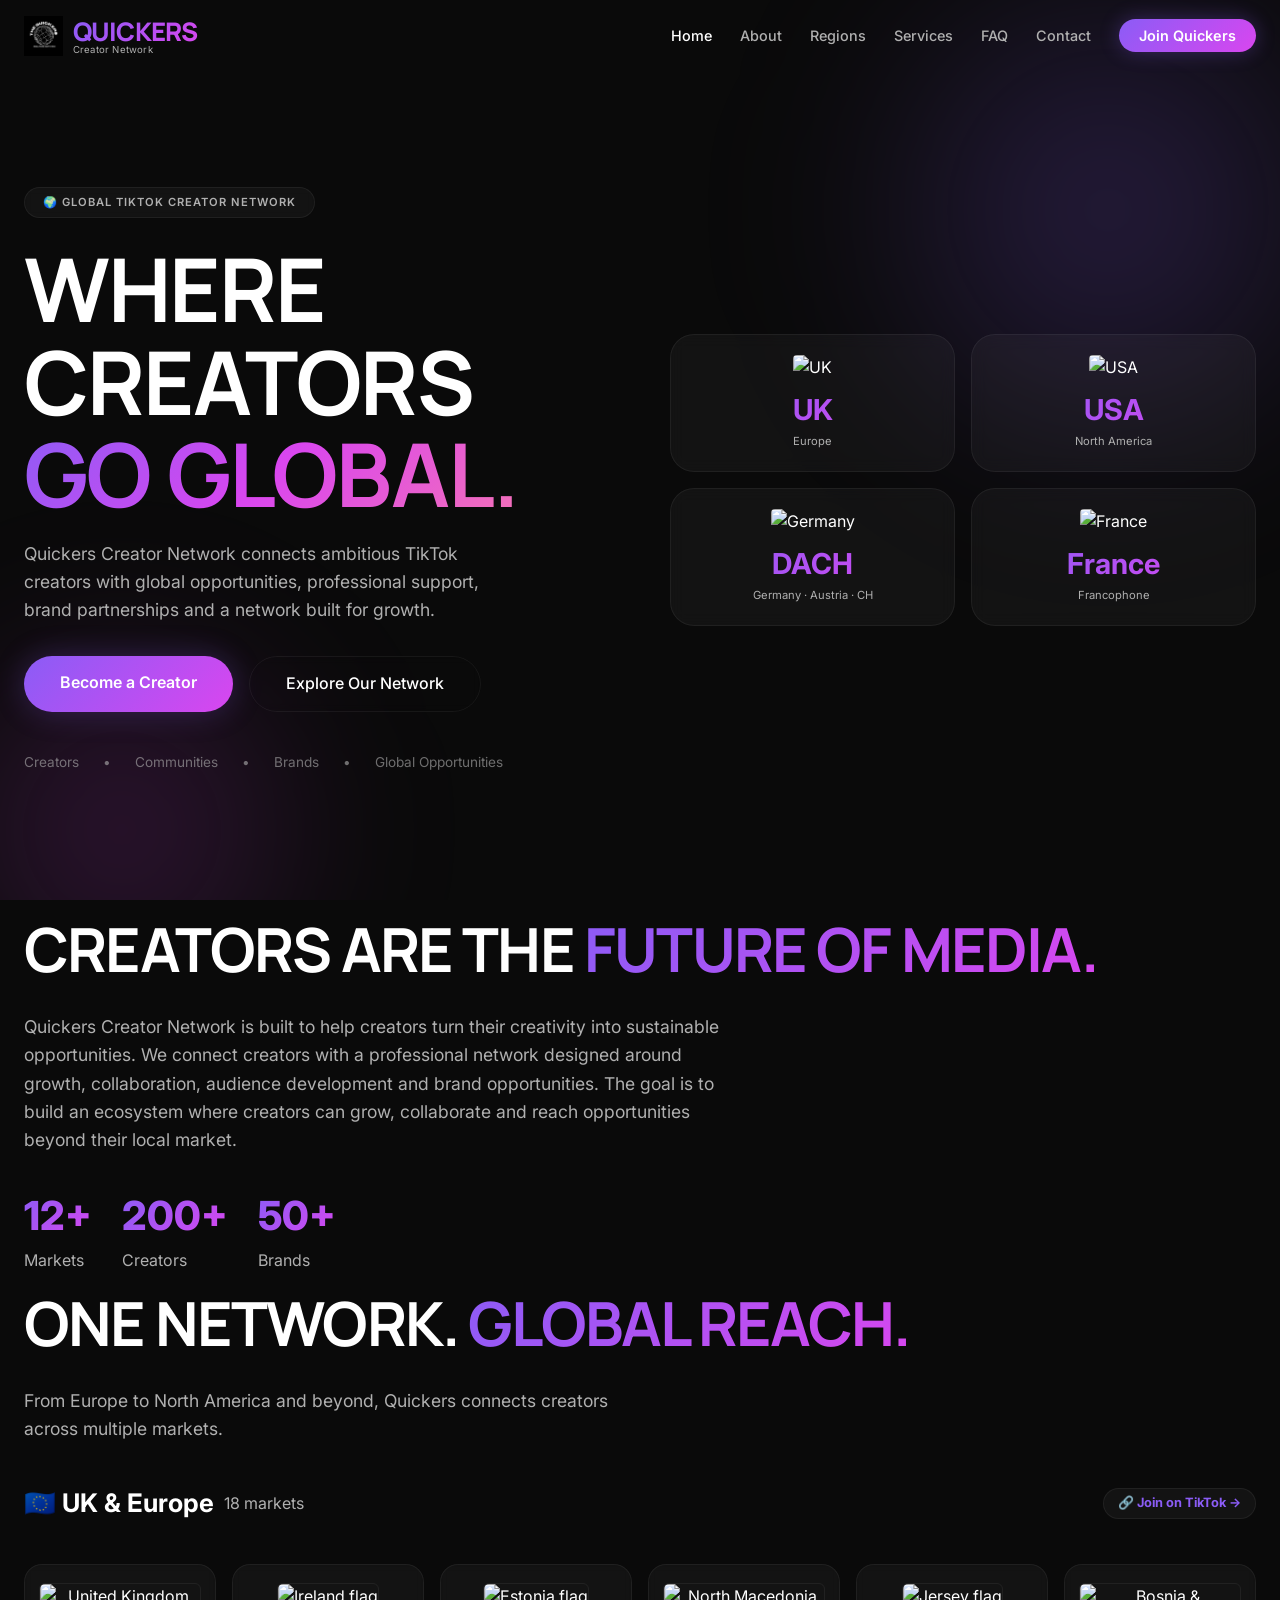
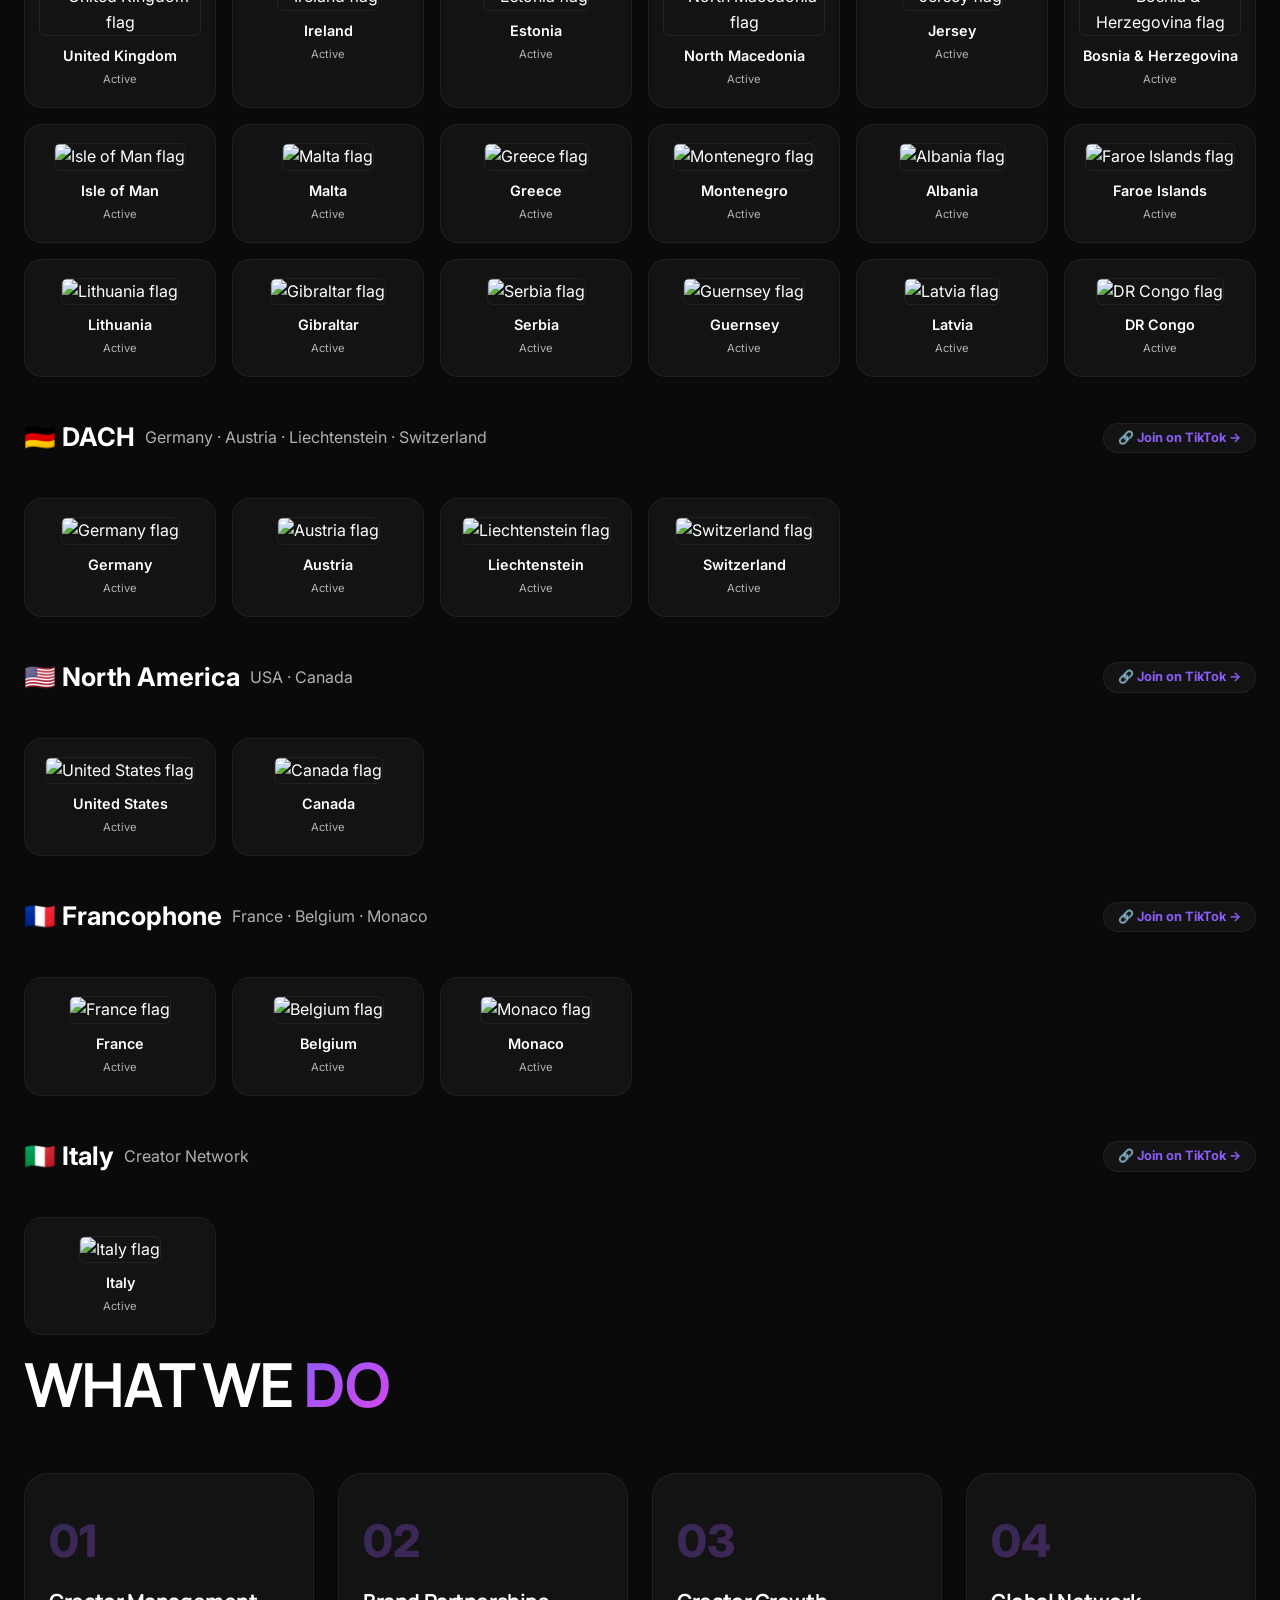
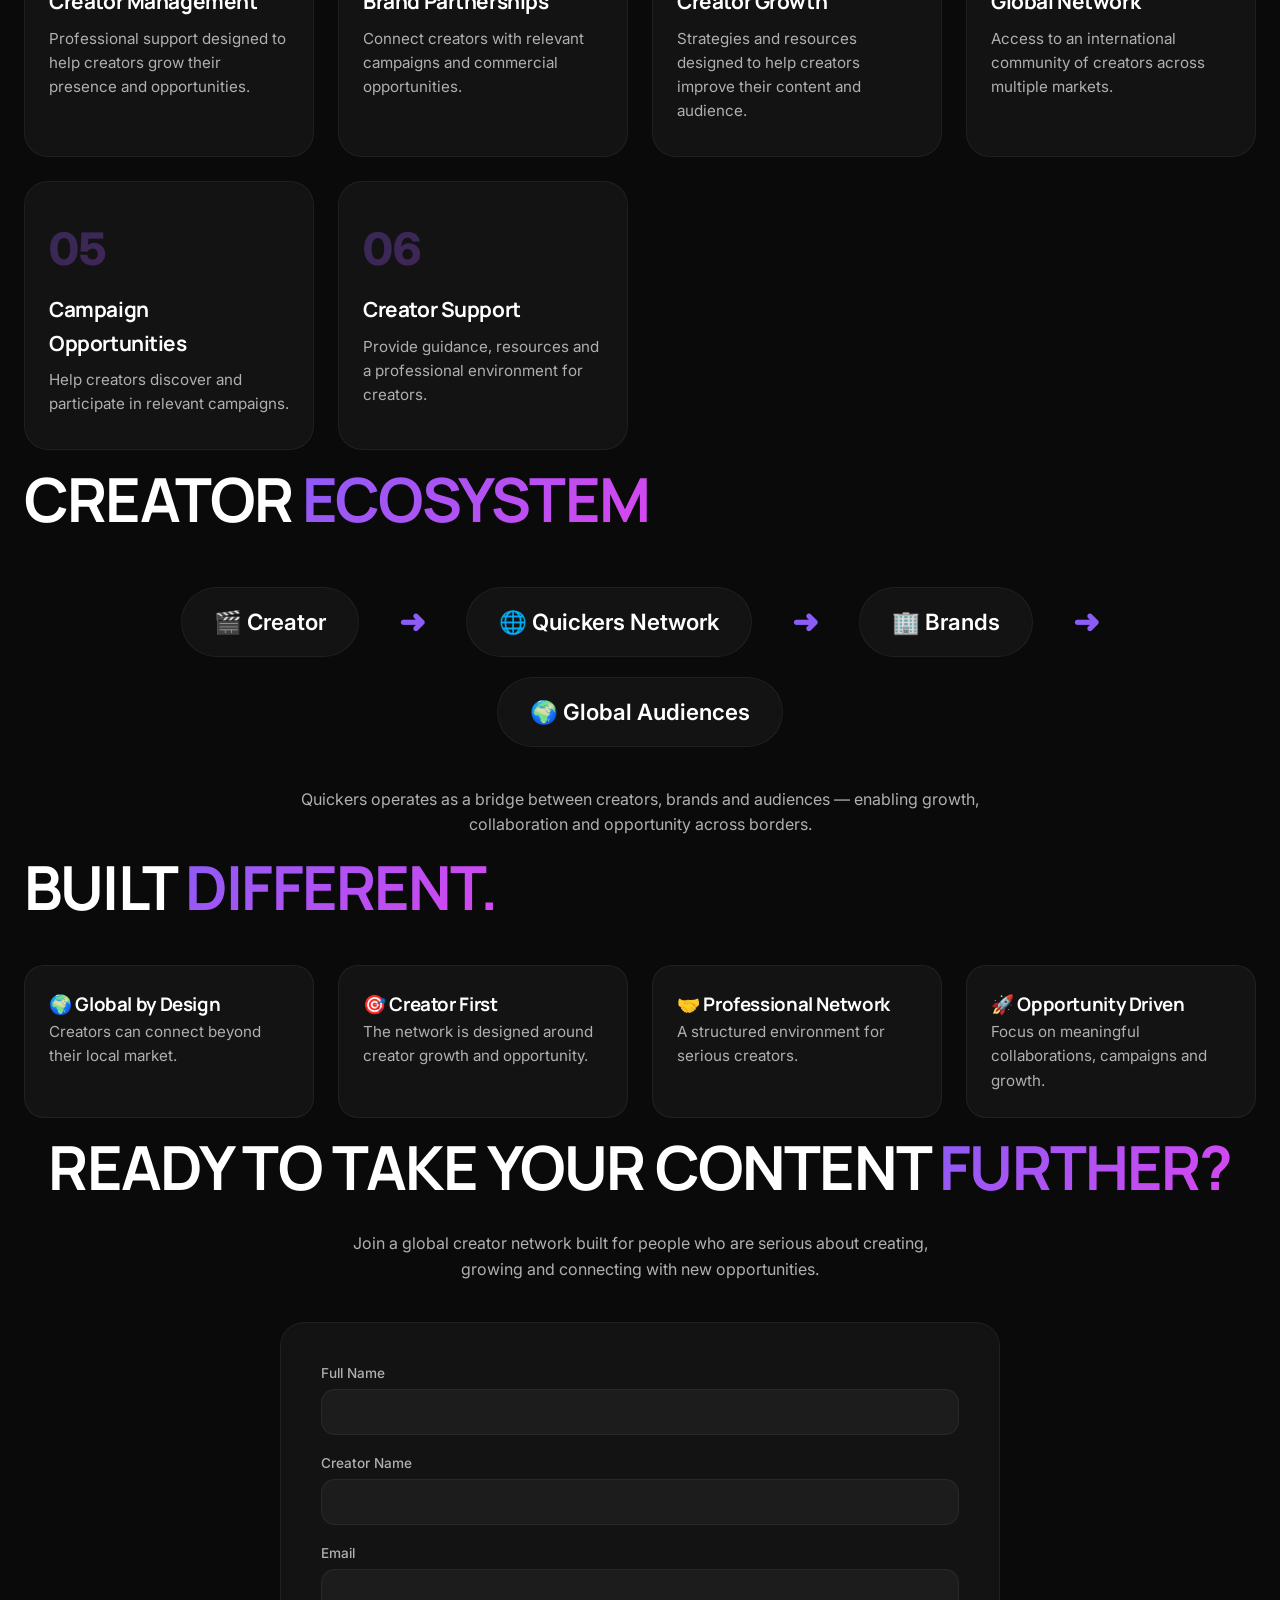
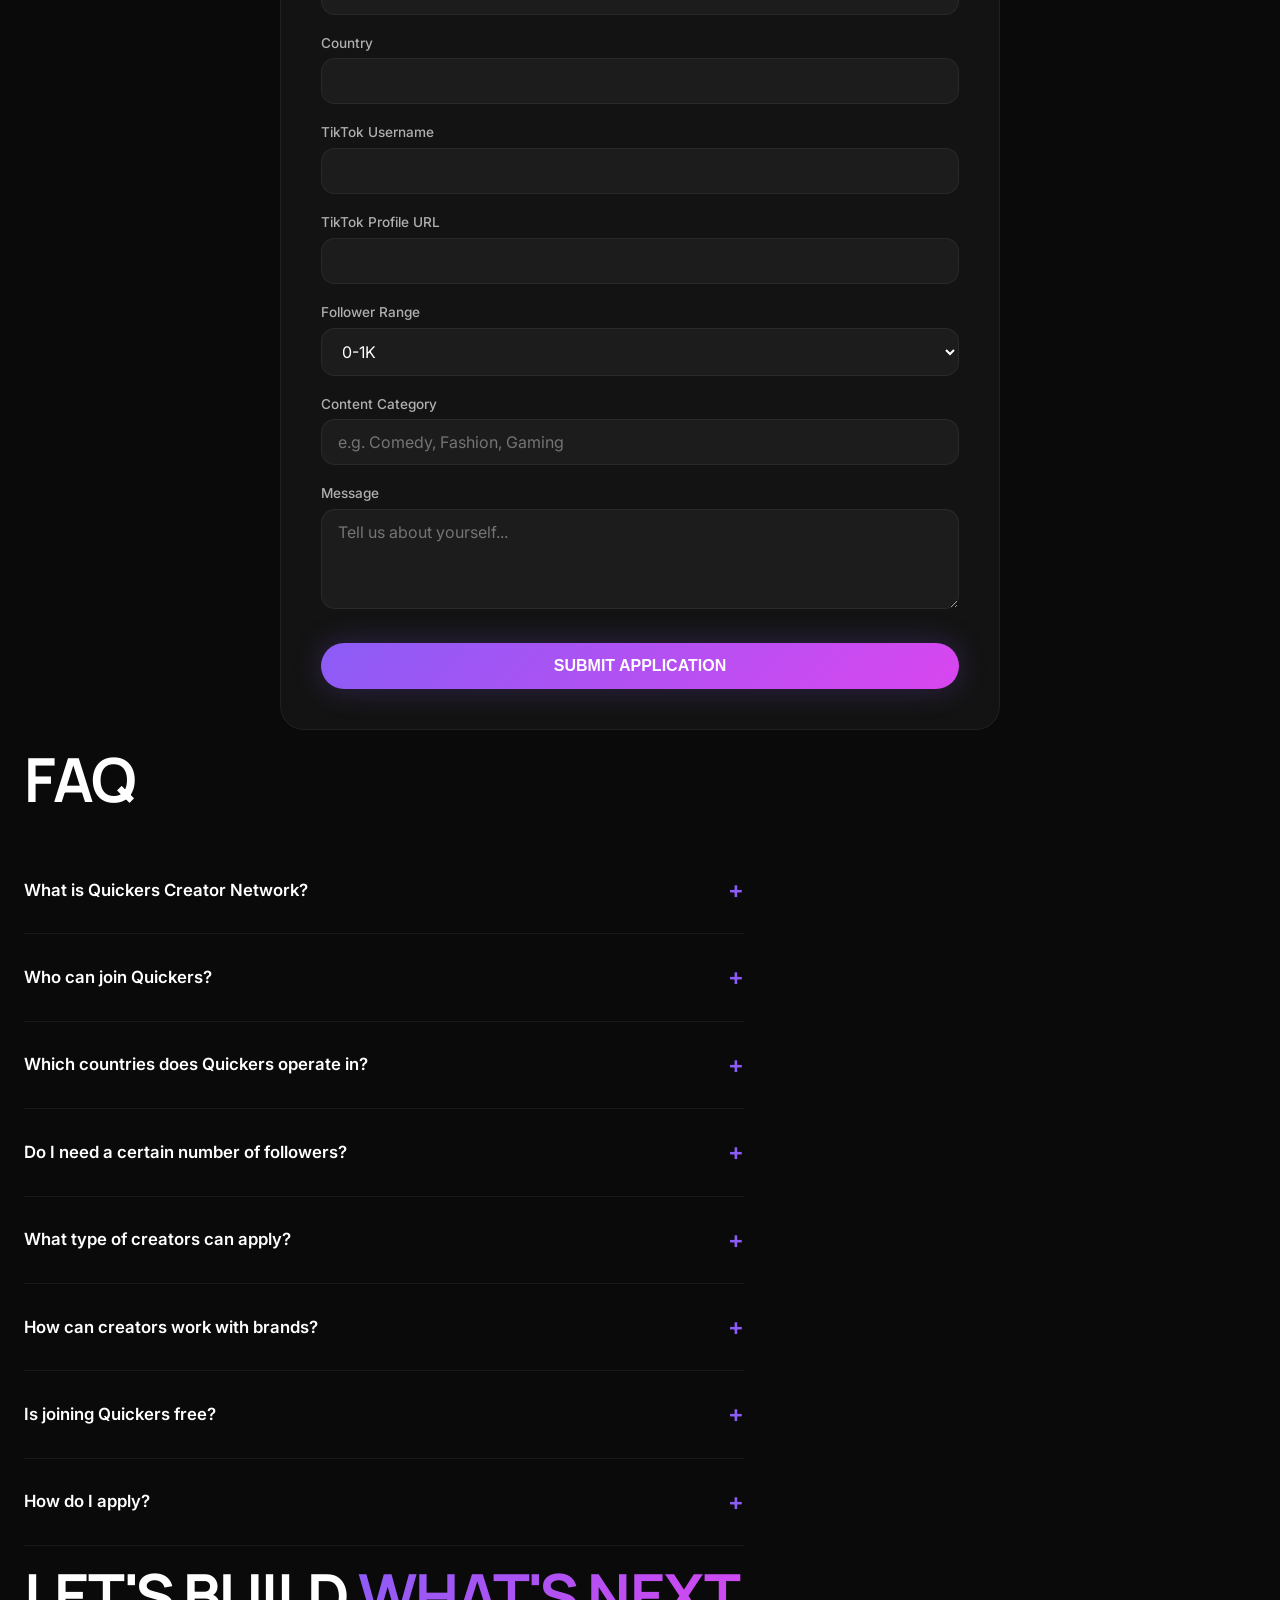
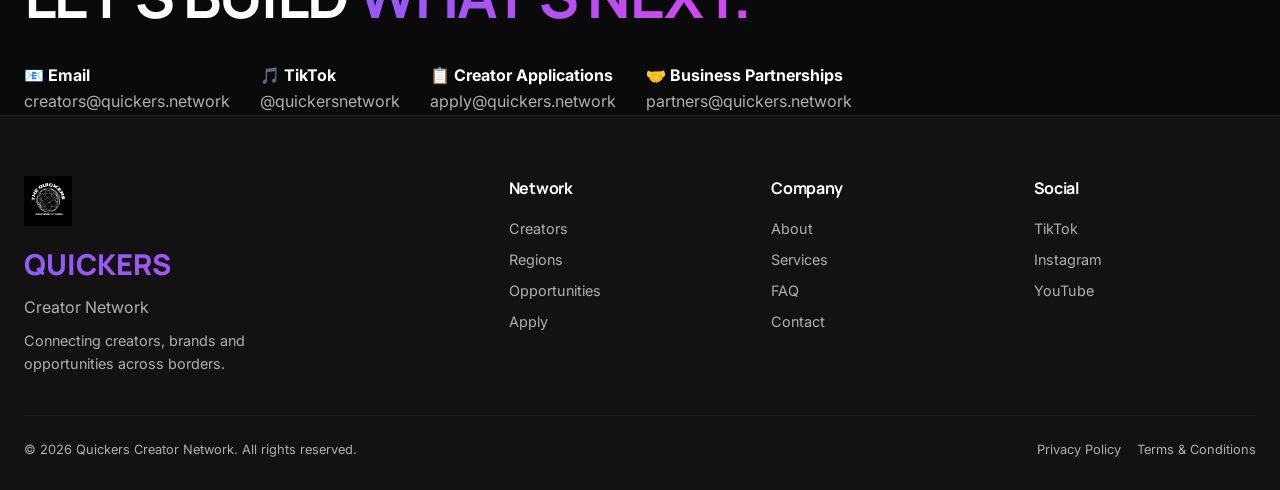
==== commit 7ac5438b: "COMMIT" ====
--- a/index.html
+++ b/index.html
@@ -1,443 +1,1143 @@
 <!DOCTYPE html>
 <html lang="en">
 <head>
-    <meta charset="UTF-8">
-    <meta name="viewport" content="width=device-width, initial-scale=1.0">
-    <meta name="description" content="Quickers Creator Network - Premium platform for TikTok creators to grow, monetize, and succeed.">
-    <meta name="keywords" content="TikTok creators, content creators, influencer marketing, social media growth">
-    <title>Quickers Creator Network - Grow Your TikTok Career</title>
-    
-    <meta property="og:title" content="Quickers Creator Network">
-    <meta property="og:description" content="Grow your TikTok career with Quickers">
-    <meta property="og:type" content="website">
-    <meta property="og:image" content="https://images.unsplash.com/photo-1611162616475-46b635cb6868?w=1200">
-    
-    <link href="https://fonts.googleapis.com/css2?family=Inter:wght@300;400;500;600;700;800;900&display=swap" rel="stylesheet">
-    <link rel="stylesheet" href="https://cdnjs.cloudflare.com/ajax/libs/font-awesome/6.5.0/css/all.min.css">
-    <link rel="stylesheet" href="assets/css/style.css">
-    
-    <!-- ===== FAVICON - Replace with your logo ===== -->
-    <link rel="icon" type="image/png" href="logo.JPG">
-    <link rel="apple-touch-icon" href="logo.JPG">
+  <meta charset="UTF-8" />
+  <meta name="viewport" content="width=device-width, initial-scale=1.0, maximum-scale=1.0" />
+  <title>Quickers Creator Network | Global TikTok Creator Network</title>
+  <meta name="description" content="Quickers Creator Network connects TikTok creators with global opportunities, professional support, brand partnerships and an international creator community." />
+  <link rel="canonical" href="https://quickers.network" />
+
+  <!-- Open Graph -->
+  <meta property="og:title" content="Quickers Creator Network | Global TikTok Creator Network" />
+  <meta property="og:description" content="Quickers Creator Network connects TikTok creators with global opportunities, professional support, brand partnerships and an international creator community." />
+  <meta property="og:type" content="website" />
+  <meta property="og:url" content="https://quickers.network" />
+  <meta property="og:image" content="https://quickers.network/og-image.jpg" />
+
+  <!-- Twitter Card -->
+  <meta name="twitter:card" content="summary_large_image" />
+  <meta name="twitter:title" content="Quickers Creator Network | Global TikTok Creator Network" />
+  <meta name="twitter:description" content="Quickers Creator Network connects TikTok creators with global opportunities, professional support, brand partnerships and an international creator community." />
+
+  <!-- Fonts -->
+  <link rel="preconnect" href="https://fonts.googleapis.com" />
+  <link rel="preconnect" href="https://fonts.gstatic.com" crossorigin />
+  <link href="https://fonts.googleapis.com/css2?family=Inter:opsz,wght@14..32,300;14..32,400;14..32,500;14..32,600;14..32,700;14..32,800&family=Manrope:wght@400;500;600;700;800&display=swap" rel="stylesheet" />
+
+  <style>
+    /* ===== CSS ===== */
+    * {
+      margin: 0;
+      padding: 0;
+      box-sizing: border-box;
+    }
+
+    :root {
+      --bg-primary: #0a0a0a;
+      --bg-secondary: #121212;
+      --text-primary: #ffffff;
+      --text-secondary: #b0b0b0;
+      --accent-purple: #8b5cf6;
+      --accent-magenta: #d946ef;
+      --accent-pink: #f472b6;
+      --glass-bg: rgba(255, 255, 255, 0.04);
+      --glass-border: rgba(255, 255, 255, 0.06);
+      --glass-shadow: rgba(0, 0, 0, 0.5);
+      --radius: 24px;
+      --transition: all 0.4s cubic-bezier(0.25, 0.46, 0.45, 0.94);
+    }
+
+    html {
+      scroll-behavior: smooth;
+      font-size: 16px;
+    }
+
+    body {
+      font-family: 'Inter', sans-serif;
+      background-color: var(--bg-primary);
+      color: var(--text-primary);
+      line-height: 1.6;
+      overflow-x: hidden;
+      -webkit-font-smoothing: antialiased;
+    }
+
+    h1, h2, h3, h4, h5 {
+      font-family: 'Manrope', sans-serif;
+      font-weight: 700;
+      letter-spacing: -0.02em;
+    }
+
+    a {
+      text-decoration: none;
+      color: inherit;
+    }
+
+    .container {
+      max-width: 1280px;
+      margin: 0 auto;
+      padding: 0 24px;
+    }
+
+    /* ===== LOADER ===== */
+    #loader {
+      position: fixed;
+      inset: 0;
+      background: var(--bg-primary);
+      display: flex;
+      align-items: center;
+      justify-content: center;
+      z-index: 9999;
+      transition: opacity 0.8s ease, visibility 0.8s ease;
+    }
+    #loader.hidden {
+      opacity: 0;
+      visibility: hidden;
+      pointer-events: none;
+    }
+    .loader-ring {
+      width: 60px;
+      height: 60px;
+      border-radius: 50%;
+      border: 4px solid transparent;
+      border-top: 4px solid var(--accent-purple);
+      border-right: 4px solid var(--accent-magenta);
+      animation: spin 1s linear infinite;
+    }
+    @keyframes spin { to { transform: rotate(360deg); } }
+
+    /* ===== NAV ===== */
+    nav {
+      position: fixed;
+      top: 0;
+      left: 0;
+      width: 100%;
+      padding: 16px 24px;
+      z-index: 1000;
+      transition: var(--transition);
+      background: transparent;
+      backdrop-filter: blur(0px);
+    }
+    nav.scrolled {
+      background: rgba(10, 10, 10, 0.75);
+      backdrop-filter: blur(18px);
+      padding: 10px 24px;
+      border-bottom: 1px solid var(--glass-border);
+    }
+    .nav-inner {
+      max-width: 1280px;
+      margin: 0 auto;
+      display: flex;
+      align-items: center;
+      justify-content: space-between;
+    }
+    .nav-left {
+      display: flex;
+      align-items: center;
+      gap: 10px;
+    }
+    .nav-left .logo-img {
+      height: 40px;
+      width: auto;
+      object-fit: contain;
+    }
+    .nav-left .brand-text {
+      display: flex;
+      flex-direction: column;
+      line-height: 1.2;
+    }
+    .nav-left .brand {
+      font-family: 'Manrope', sans-serif;
+      font-size: 1.6rem;
+      font-weight: 800;
+      background: linear-gradient(135deg, var(--accent-purple), var(--accent-magenta));
+      -webkit-background-clip: text;
+      -webkit-text-fill-color: transparent;
+      letter-spacing: -0.03em;
+    }
+    .nav-left .sub {
+      font-size: 0.6rem;
+      font-weight: 400;
+      color: var(--text-secondary);
+      letter-spacing: 0.2px;
+      -webkit-text-fill-color: var(--text-secondary);
+      margin-top: -4px;
+    }
+    .nav-links {
+      display: flex;
+      align-items: center;
+      gap: 28px;
+      list-style: none;
+    }
+    .nav-links a {
+      font-size: 0.9rem;
+      font-weight: 500;
+      color: var(--text-secondary);
+      transition: var(--transition);
+      position: relative;
+    }
+    .nav-links a:hover {
+      color: #fff;
+    }
+    .nav-links a::after {
+      content: '';
+      position: absolute;
+      bottom: -4px;
+      left: 0;
+      width: 0%;
+      height: 2px;
+      background: linear-gradient(90deg, var(--accent-purple), var(--accent-magenta));
+      transition: var(--transition);
+    }
+    .nav-links a:hover::after {
+      width: 100%;
+    }
+    .nav-cta {
+      background: linear-gradient(135deg, var(--accent-purple), var(--accent-magenta));
+      color: #fff !important;
+      padding: 8px 20px;
+      border-radius: 40px;
+      font-weight: 600 !important;
+      transition: var(--transition);
+      box-shadow: 0 0 20px rgba(139, 92, 246, 0.3);
+    }
+    .nav-cta:hover {
+      transform: scale(1.05);
+      box-shadow: 0 0 30px rgba(139, 92, 246, 0.5);
+    }
+    .nav-cta::after { display: none !important; }
+
+    /* Hamburger */
+    .hamburger {
+      display: none;
+      flex-direction: column;
+      gap: 5px;
+      cursor: pointer;
+      background: transparent;
+      border: none;
+      padding: 8px;
+    }
+    .hamburger span {
+      width: 28px;
+      height: 2.5px;
+      background: #fff;
+      border-radius: 4px;
+      transition: var(--transition);
+    }
+    .hamburger.active span:nth-child(1) { transform: rotate(45deg) translate(6px, 6px); }
+    .hamburger.active span:nth-child(2) { opacity: 0; }
+    .hamburger.active span:nth-child(3) { transform: rotate(-45deg) translate(6px, -6px); }
+
+    /* mobile menu */
+    .mobile-menu {
+      position: fixed;
+      top: 0;
+      left: 0;
+      width: 100%;
+      height: 100vh;
+      background: rgba(10, 10, 10, 0.96);
+      backdrop-filter: blur(20px);
+      display: flex;
+      flex-direction: column;
+      align-items: center;
+      justify-content: center;
+      gap: 30px;
+      z-index: 999;
+      transform: translateX(100%);
+      transition: transform 0.5s cubic-bezier(0.23, 1, 0.32, 1);
+      padding: 40px;
+    }
+    .mobile-menu.open {
+      transform: translateX(0);
+    }
+    .mobile-menu a {
+      font-size: 1.8rem;
+      font-weight: 600;
+      color: var(--text-secondary);
+      transition: var(--transition);
+    }
+    .mobile-menu a:hover {
+      color: #fff;
+    }
+    .mobile-menu .nav-cta {
+      font-size: 1.2rem;
+      padding: 12px 36px;
+    }
+    .mobile-menu .logo-img-mobile {
+      height: 60px;
+      width: auto;
+      margin-bottom: 10px;
+    }
+
+    /* ===== HERO ===== */
+    #hero {
+      min-height: 100vh;
+      display: flex;
+      align-items: center;
+      position: relative;
+      overflow: hidden;
+      padding: 120px 0 60px;
+    }
+    #hero .bg-glow {
+      position: absolute;
+      width: 600px;
+      height: 600px;
+      border-radius: 50%;
+      background: radial-gradient(circle, rgba(139,92,246,0.25) 0%, transparent 70%);
+      top: -10%;
+      right: -10%;
+      filter: blur(80px);
+      z-index: 0;
+      animation: floatGlow 12s ease-in-out infinite alternate;
+    }
+    #hero .bg-glow2 {
+      position: absolute;
+      width: 500px;
+      height: 500px;
+      border-radius: 50%;
+      background: radial-gradient(circle, rgba(217,70,239,0.2) 0%, transparent 70%);
+      bottom: -20%;
+      left: -10%;
+      filter: blur(70px);
+      z-index: 0;
+      animation: floatGlow2 15s ease-in-out infinite alternate;
+    }
+    @keyframes floatGlow { 0% { transform: translate(0, 0) scale(1); } 100% { transform: translate(-40px, 40px) scale(1.1); } }
+    @keyframes floatGlow2 { 0% { transform: translate(0, 0) scale(1); } 100% { transform: translate(30px, -30px) scale(1.15); } }
+
+    .hero-content {
+      position: relative;
+      z-index: 2;
+      display: grid;
+      grid-template-columns: 1fr 1fr;
+      gap: 60px;
+      align-items: center;
+    }
+    .hero-left .badge {
+      display: inline-block;
+      padding: 6px 18px;
+      border-radius: 40px;
+      background: var(--glass-bg);
+      border: 1px solid var(--glass-border);
+      font-size: 0.7rem;
+      font-weight: 600;
+      letter-spacing: 1px;
+      color: var(--text-secondary);
+      margin-bottom: 24px;
+      backdrop-filter: blur(4px);
+    }
+    .hero-left h1 {
+      font-size: clamp(3.2rem, 8vw, 5.5rem);
+      line-height: 1.05;
+      margin-bottom: 20px;
+    }
+    .hero-left h1 span {
+      background: linear-gradient(135deg, var(--accent-purple), var(--accent-magenta), var(--accent-pink));
+      -webkit-background-clip: text;
+      -webkit-text-fill-color: transparent;
+    }
+    .hero-left p {
+      font-size: 1.1rem;
+      color: var(--text-secondary);
+      max-width: 480px;
+      margin-bottom: 32px;
+    }
+    .hero-btns {
+      display: flex;
+      gap: 16px;
+      flex-wrap: wrap;
+    }
+    .btn-primary {
+      background: linear-gradient(135deg, var(--accent-purple), var(--accent-magenta));
+      padding: 14px 36px;
+      border-radius: 60px;
+      font-weight: 600;
+      transition: var(--transition);
+      border: none;
+      color: #fff;
+      cursor: pointer;
+      font-size: 1rem;
+      box-shadow: 0 0 30px rgba(139,92,246,0.25);
+    }
+    .btn-primary:hover {
+      transform: scale(1.04);
+      box-shadow: 0 0 50px rgba(139,92,246,0.4);
+    }
+    .btn-secondary {
+      background: transparent;
+      padding: 14px 36px;
+      border-radius: 60px;
+      font-weight: 500;
+      border: 1px solid var(--glass-border);
+      color: #fff;
+      transition: var(--transition);
+      cursor: pointer;
+      font-size: 1rem;
+      backdrop-filter: blur(4px);
+    }
+    .btn-secondary:hover {
+      background: var(--glass-bg);
+      border-color: rgba(255,255,255,0.2);
+    }
+    .hero-trust {
+      margin-top: 40px;
+      display: flex;
+      gap: 24px;
+      flex-wrap: wrap;
+      font-size: 0.85rem;
+      color: var(--text-secondary);
+    }
+    .hero-trust span { opacity: 0.6; }
+
+    .hero-right {
+      display: grid;
+      grid-template-columns: 1fr 1fr;
+      gap: 16px;
+    }
+    .hero-card {
+      background: var(--glass-bg);
+      backdrop-filter: blur(8px);
+      border: 1px solid var(--glass-border);
+      border-radius: var(--radius);
+      padding: 20px;
+      transition: var(--transition);
+      text-align: center;
+    }
+    .hero-card:hover { transform: translateY(-6px); border-color: rgba(139,92,246,0.3); }
+    .hero-card .flag-img { width: 40px; height: 30px; object-fit: cover; border-radius: 4px; margin-bottom: 6px; }
+    .hero-card .stat { font-size: 1.8rem; font-weight: 700; background: linear-gradient(135deg, var(--accent-purple), var(--accent-magenta)); -webkit-background-clip: text; -webkit-text-fill-color: transparent; }
+    .hero-card .label { font-size: 0.7rem; color: var(--text-secondary); }
+
+    /* ===== SECTIONS ===== */
+    section {
+      padding: 80px 0;
+    }
+
+    .section-title {
+      font-size: clamp(2.4rem, 5vw, 3.8rem);
+      margin-bottom: 16px;
+      letter-spacing: -0.03em;
+    }
+    .section-sub {
+      color: var(--text-secondary);
+      font-size: 1.1rem;
+      max-width: 600px;
+    }
+
+    /* ===== REGIONS ===== */
+    .region-grid {
+      display: grid;
+      grid-template-columns: repeat(auto-fill, minmax(180px, 1fr));
+      gap: 16px;
+      margin-top: 40px;
+    }
+    .region-card {
+      background: var(--glass-bg);
+      border: 1px solid var(--glass-border);
+      border-radius: 18px;
+      padding: 18px 14px;
+      text-align: center;
+      transition: var(--transition);
+      backdrop-filter: blur(4px);
+      cursor: pointer;
+      display: block;
+      color: inherit;
+    }
+    .region-card:hover {
+      transform: translateY(-6px);
+      border-color: var(--accent-purple);
+      box-shadow: 0 8px 30px rgba(139,92,246,0.15);
+    }
+    .region-card .flag-img {
+      width: 48px;
+      height: 36px;
+      object-fit: cover;
+      border-radius: 6px;
+      margin-bottom: 8px;
+      border: 1px solid var(--glass-border);
+    }
+    .region-card .name { font-weight: 600; font-size: 0.9rem; }
+    .region-card .status { font-size: 0.7rem; color: var(--text-secondary); margin-top: 4px; }
+
+    .region-header {
+      font-size: 1.6rem;
+      font-weight: 700;
+      margin: 40px 0 12px;
+      display: flex;
+      align-items: center;
+      gap: 10px;
+      flex-wrap: wrap;
+    }
+    .region-header small {
+      font-weight: 400;
+      font-size: 1rem;
+      color: var(--text-secondary);
+    }
+    .region-header .tiktok-link {
+      font-size: 0.8rem;
+      color: var(--accent-purple);
+      background: var(--glass-bg);
+      padding: 4px 14px;
+      border-radius: 30px;
+      border: 1px solid var(--glass-border);
+      transition: var(--transition);
+      margin-left: auto;
+    }
+    .region-header .tiktok-link:hover {
+      background: rgba(139,92,246,0.15);
+      border-color: var(--accent-purple);
+    }
+
+    /* ===== SERVICES ===== */
+    .services-grid {
+      display: grid;
+      grid-template-columns: repeat(auto-fit, minmax(260px, 1fr));
+      gap: 24px;
+      margin-top: 40px;
+    }
+    .service-card {
+      background: var(--glass-bg);
+      border: 1px solid var(--glass-border);
+      border-radius: var(--radius);
+      padding: 32px 24px;
+      transition: var(--transition);
+      backdrop-filter: blur(4px);
+      position: relative;
+      overflow: hidden;
+    }
+    .service-card::before {
+      content: '';
+      position: absolute;
+      top: 0;
+      left: 0;
+      width: 100%;
+      height: 3px;
+      background: linear-gradient(90deg, var(--accent-purple), var(--accent-magenta));
+      opacity: 0;
+      transition: var(--transition);
+    }
+    .service-card:hover::before { opacity: 1; }
+    .service-card:hover {
+      transform: translateY(-8px);
+      border-color: rgba(139,92,246,0.3);
+      box-shadow: 0 12px 40px rgba(0,0,0,0.4);
+    }
+    .service-card .number {
+      font-size: 2.8rem;
+      font-weight: 800;
+      background: linear-gradient(135deg, var(--accent-purple), var(--accent-magenta));
+      -webkit-background-clip: text;
+      -webkit-text-fill-color: transparent;
+      opacity: 0.3;
+      margin-bottom: 8px;
+    }
+    .service-card h3 { font-size: 1.3rem; margin-bottom: 8px; }
+    .service-card p { color: var(--text-secondary); font-size: 0.95rem; }
+
+    /* ===== ECOSYSTEM ===== */
+    .ecosystem-flow {
+      display: flex;
+      flex-wrap: wrap;
+      justify-content: center;
+      align-items: center;
+      gap: 20px 40px;
+      margin: 40px 0;
+      font-size: 1.4rem;
+      font-weight: 600;
+    }
+    .ecosystem-flow .node {
+      background: var(--glass-bg);
+      padding: 16px 32px;
+      border-radius: 60px;
+      border: 1px solid var(--glass-border);
+      backdrop-filter: blur(4px);
+    }
+    .ecosystem-flow .arrow {
+      color: var(--accent-purple);
+      font-size: 2rem;
+    }
+
+    /* ===== APPLICATION ===== */
+    .app-card {
+      background: var(--glass-bg);
+      border: 1px solid var(--glass-border);
+      border-radius: var(--radius);
+      padding: 40px;
+      max-width: 720px;
+      margin: 40px auto 0;
+      backdrop-filter: blur(8px);
+    }
+    .app-card .form-group {
+      margin-bottom: 18px;
+    }
+    .app-card label {
+      display: block;
+      font-size: 0.85rem;
+      font-weight: 500;
+      margin-bottom: 4px;
+      color: var(--text-secondary);
+    }
+    .app-card input, .app-card select, .app-card textarea {
+      width: 100%;
+      padding: 12px 16px;
+      background: rgba(255,255,255,0.04);
+      border: 1px solid var(--glass-border);
+      border-radius: 14px;
+      color: #fff;
+      font-size: 1rem;
+      transition: var(--transition);
+      font-family: inherit;
+    }
+    .app-card input:focus, .app-card select:focus, .app-card textarea:focus {
+      outline: none;
+      border-color: var(--accent-purple);
+      background: rgba(255,255,255,0.06);
+    }
+    .app-card textarea { resize: vertical; min-height: 100px; }
+    .app-card .btn-primary { width: 100%; margin-top: 8px; }
+
+    .success-msg {
+      background: rgba(139,92,246,0.15);
+      border: 1px solid var(--accent-purple);
+      border-radius: 16px;
+      padding: 24px;
+      text-align: center;
+      margin-top: 16px;
+      color: #c4b5fd;
+    }
+
+    /* ===== FAQ ===== */
+    .faq-item {
+      border-bottom: 1px solid var(--glass-border);
+      padding: 18px 0;
+    }
+    .faq-question {
+      display: flex;
+      justify-content: space-between;
+      align-items: center;
+      font-weight: 600;
+      font-size: 1.05rem;
+      cursor: pointer;
+      padding: 6px 0;
+    }
+    .faq-question .icon {
+      font-size: 1.5rem;
+      transition: var(--transition);
+      color: var(--accent-purple);
+    }
+    .faq-answer {
+      max-height: 0;
+      overflow: hidden;
+      transition: max-height 0.4s ease, opacity 0.3s ease;
+      opacity: 0;
+      color: var(--text-secondary);
+    }
+    .faq-answer.open {
+      max-height: 300px;
+      opacity: 1;
+      padding-top: 12px;
+    }
+
+    /* ===== FOOTER ===== */
+    footer {
+      background: var(--bg-secondary);
+      border-top: 1px solid var(--glass-border);
+      padding: 60px 0 30px;
+    }
+    .footer-grid {
+      display: grid;
+      grid-template-columns: 2fr 1fr 1fr 1fr;
+      gap: 40px;
+      margin-bottom: 40px;
+    }
+    .footer-brand .logo-img-footer {
+      height: 50px;
+      width: auto;
+      object-fit: contain;
+      margin-bottom: 8px;
+    }
+    .footer-brand .brand-text {
+      font-family: 'Manrope', sans-serif;
+      font-size: 1.8rem;
+      font-weight: 800;
+      background: linear-gradient(135deg, var(--accent-purple), var(--accent-magenta));
+      -webkit-background-clip: text;
+      -webkit-text-fill-color: transparent;
+    }
+    .footer-brand p { color: var(--text-secondary); margin-top: 8px; max-width: 260px; }
+    .footer-col h4 { font-size: 1rem; margin-bottom: 16px; }
+    .footer-col a { display: block; color: var(--text-secondary); font-size: 0.9rem; margin-bottom: 8px; transition: var(--transition); }
+    .footer-col a:hover { color: #fff; }
+    .footer-bottom {
+      border-top: 1px solid var(--glass-border);
+      padding-top: 24px;
+      display: flex;
+      justify-content: space-between;
+      flex-wrap: wrap;
+      font-size: 0.8rem;
+      color: var(--text-secondary);
+    }
+
+    /* ===== BACK TO TOP ===== */
+    #backTop {
+      position: fixed;
+      bottom: 30px;
+      right: 30px;
+      width: 50px;
+      height: 50px;
+      border-radius: 50%;
+      background: linear-gradient(135deg, var(--accent-purple), var(--accent-magenta));
+      border: none;
+      color: #fff;
+      font-size: 1.4rem;
+      cursor: pointer;
+      z-index: 500;
+      opacity: 0;
+      visibility: hidden;
+      transition: var(--transition);
+      box-shadow: 0 0 30px rgba(139,92,246,0.3);
+    }
+    #backTop.visible {
+      opacity: 1;
+      visibility: visible;
+    }
+    #backTop:hover { transform: scale(1.1); }
+
+    /* ===== RESPONSIVE ===== */
+    @media (max-width: 1024px) {
+      .hero-content { grid-template-columns: 1fr; text-align: center; }
+      .hero-left p { margin-left: auto; margin-right: auto; }
+      .hero-btns { justify-content: center; }
+      .hero-trust { justify-content: center; }
+    }
+    @media (max-width: 768px) {
+      .nav-links { display: none; }
+      .hamburger { display: flex; }
+      .hero-right { grid-template-columns: 1fr 1fr; }
+      .footer-grid { grid-template-columns: 1fr 1fr; }
+      .region-header .tiktok-link { margin-left: 0; width: 100%; text-align: center; }
+      .nav-left .logo-img { height: 32px; }
+      .nav-left .brand { font-size: 1.2rem; }
+    }
+    @media (max-width: 480px) {
+      .hero-right { grid-template-columns: 1fr; }
+      .app-card { padding: 24px; }
+      .footer-grid { grid-template-columns: 1fr; }
+      .region-grid { grid-template-columns: repeat(2, 1fr); }
+    }
+
+    /* ===== REVEAL ===== */
+    .reveal {
+      opacity: 0;
+      transform: translateY(30px);
+      transition: opacity 0.8s ease, transform 0.8s ease;
+    }
+    .reveal.visible {
+      opacity: 1;
+      transform: translateY(0);
+    }
+
+    /* reduced motion */
+    @media (prefers-reduced-motion: reduce) {
+      * { animation-duration: 0.01ms !important; animation-iteration-count: 1 !important; transition-duration: 0.01ms !important; }
+    }
+  </style>
 </head>
 <body>
 
-<!-- ========== PRELOADER ========== -->
-<div id="preloader">
-    <div class="preloader-content">
-        <!-- ===== LOGO - BIGGER ===== -->
-        <div class="preloader-logo">
-            <img src="logo.JPG" alt="Quickers Creator Network" class="preloader-logo-img" style="width: 120px; height: 120px; object-fit: contain;">
+  <!-- LOADER -->
+  <div id="loader" role="status" aria-label="Loading"><div class="loader-ring"></div></div>
+
+  <!-- NAV -->
+  <nav id="navbar" role="navigation" aria-label="Main navigation">
+    <div class="nav-inner">
+      <div class="nav-left">
+        <img src="logo.JPG" alt="Quickers Creator Network Logo" class="logo-img" />
+        <div class="brand-text">
+          <span class="brand">QUICKERS</span>
+          <span class="sub">Creator Network</span>
         </div>
-        <div class="preloader-subtitle"> The Quickers Creator Network</div>
-        <div class="preloader-counter">000</div>
-        <div class="preloader-progress">
-            <div class="preloader-progress-bar"></div>
+      </div>
+      <ul class="nav-links">
+        <li><a href="#hero">Home</a></li>
+        <li><a href="#about">About</a></li>
+        <li><a href="#regions">Regions</a></li>
+        <li><a href="#services">Services</a></li>
+        <li><a href="#faq">FAQ</a></li>
+        <li><a href="#contact">Contact</a></li>
+        <li><a href="#apply" class="nav-cta">Join Quickers</a></li>
+      </ul>
+      <button class="hamburger" id="hamburger" aria-label="Toggle menu" aria-expanded="false">
+        <span></span><span></span><span></span>
+      </button>
+    </div>
+  </nav>
+
+  <!-- MOBILE MENU -->
+  <div class="mobile-menu" id="mobileMenu" role="dialog" aria-label="Mobile navigation">
+    <img src="logo.JPG" alt="Quickers Creator Network Logo" class="logo-img-mobile" />
+    <a href="#hero">Home</a>
+    <a href="#about">About</a>
+    <a href="#regions">Regions</a>
+    <a href="#services">Services</a>
+    <a href="#faq">FAQ</a>
+    <a href="#contact">Contact</a>
+    <a href="#apply" class="nav-cta">Join Quickers</a>
+  </div>
+
+  <!-- HERO -->
+  <section id="hero">
+    <div class="bg-glow"></div><div class="bg-glow2"></div>
+    <div class="container hero-content">
+      <div class="hero-left">
+        <div class="badge">🌍 GLOBAL TIKTOK CREATOR NETWORK</div>
+        <h1>WHERE CREATORS <br /><span>GO GLOBAL.</span></h1>
+        <p>Quickers Creator Network connects ambitious TikTok creators with global opportunities, professional support, brand partnerships and a network built for growth.</p>
+        <div class="hero-btns">
+          <a href="#apply" class="btn-primary">Become a Creator</a>
+          <a href="#regions" class="btn-secondary">Explore Our Network</a>
         </div>
-        <div class="preloader-message">Connecting creators...</div>
-    </div>
-    <div class="preloader-particles" id="preloaderParticles"></div>
-    <div class="preloader-zoom">
-        <div class="zoom-text">
-            <img src="logo.JPG" alt="Quickers" class="zoom-logo" style="width: 100px; height: 100px; object-fit: contain;">
-            <br>THE QUICKERS CREATOR NETWORK
+        <div class="hero-trust">
+          <span>Creators</span> <span>•</span> <span>Communities</span> <span>•</span> <span>Brands</span> <span>•</span> <span>Global Opportunities</span>
         </div>
-    </div>
-</div>
-
-<!-- ========== MOBILE MENU ========== -->
-<div class="mobile-menu-overlay" id="mobileMenu">
-    <div class="mobile-menu-content" style="display:flex; flex-direction:column; height:100%; padding:1.5rem;">
-        <div class="mobile-menu-header">
-            <!-- ===== LOGO ONLY - NO TEXT, BIGGER ===== -->
-            <span class="brand">
-                <img src="logo.JPG" alt="Quickers" class="mobile-brand-logo" style="width: 60px; height: 60px; object-fit: contain;">
-            </span>
-            <button class="mobile-menu-close" id="mobileMenuClose">✕</button>
+      </div>
+      <div class="hero-right">
+        <div class="hero-card"><img src="https://flagcdn.com/gb.svg" alt="UK" class="flag-img" /><div class="stat">UK</div><div class="label">Europe</div></div>
+        <div class="hero-card"><img src="https://flagcdn.com/us.svg" alt="USA" class="flag-img" /><div class="stat">USA</div><div class="label">North America</div></div>
+        <div class="hero-card"><img src="https://flagcdn.com/de.svg" alt="Germany" class="flag-img" /><div class="stat">DACH</div><div class="label">Germany · Austria · CH</div></div>
+        <div class="hero-card"><img src="https://flagcdn.com/fr.svg" alt="France" class="flag-img" /><div class="stat">France</div><div class="label">Francophone</div></div>
+      </div>
+    </div>
+  </section>
+
+  <!-- ABOUT -->
+  <section id="about" class="container reveal">
+    <h2 class="section-title">CREATORS ARE THE <span style="background:linear-gradient(135deg,var(--accent-purple),var(--accent-magenta));-webkit-background-clip:text;-webkit-text-fill-color:transparent;">FUTURE OF MEDIA.</span></h2>
+    <p style="max-width:700px;color:var(--text-secondary);font-size:1.1rem;">Quickers Creator Network is built to help creators turn their creativity into sustainable opportunities. We connect creators with a professional network designed around growth, collaboration, audience development and brand opportunities. The goal is to build an ecosystem where creators can grow, collaborate and reach opportunities beyond their local market.</p>
+    <div style="display:flex;gap:30px;margin-top:30px;flex-wrap:wrap;">
+      <div><span style="font-size:2.5rem;font-weight:800;background:linear-gradient(135deg,var(--accent-purple),var(--accent-magenta));-webkit-background-clip:text;-webkit-text-fill-color:transparent;">12+</span><br /><span style="color:var(--text-secondary);">Markets</span></div>
+      <div><span style="font-size:2.5rem;font-weight:800;background:linear-gradient(135deg,var(--accent-purple),var(--accent-magenta));-webkit-background-clip:text;-webkit-text-fill-color:transparent;">200+</span><br /><span style="color:var(--text-secondary);">Creators</span></div>
+      <div><span style="font-size:2.5rem;font-weight:800;background:linear-gradient(135deg,var(--accent-purple),var(--accent-magenta));-webkit-background-clip:text;-webkit-text-fill-color:transparent;">50+</span><br /><span style="color:var(--text-secondary);">Brands</span></div>
+    </div>
+  </section>
+
+  <!-- REGIONS -->
+  <section id="regions" class="container reveal">
+    <h2 class="section-title">ONE NETWORK. <span style="background:linear-gradient(135deg,var(--accent-purple),var(--accent-magenta));-webkit-background-clip:text;-webkit-text-fill-color:transparent;">GLOBAL REACH.</span></h2>
+    <p class="section-sub">From Europe to North America and beyond, Quickers connects creators across multiple markets.</p>
+
+    <!-- UK & Europe -->
+    <div class="region-header">
+      🇪🇺 UK & Europe <small>18 markets</small>
+      <a href="https://www.tiktok.com/t/ZMSk5qVnJ/" target="_blank" rel="noopener" class="tiktok-link">🔗 Join on TikTok →</a>
+    </div>
+    <div class="region-grid" id="ukEuropeGrid"></div>
+
+    <!-- DACH -->
+    <div class="region-header">
+      🇩🇪 DACH <small>Germany · Austria · Liechtenstein · Switzerland</small>
+      <a href="https://www.tiktok.com/t/ZMSDcuH7C/" target="_blank" rel="noopener" class="tiktok-link">🔗 Join on TikTok →</a>
+    </div>
+    <div class="region-grid" id="dachGrid"></div>
+
+    <!-- North America -->
+    <div class="region-header">
+      🇺🇸 North America <small>USA · Canada</small>
+      <a href="https://www.tiktok.com/t/ZT6Qh2ppw/" target="_blank" rel="noopener" class="tiktok-link">🔗 Join on TikTok →</a>
+    </div>
+    <div class="region-grid" id="naGrid"></div>
+
+    <!-- Francophone -->
+    <div class="region-header">
+      🇫🇷 Francophone <small>France · Belgium · Monaco</small>
+      <a href="https://www.tiktok.com/t/ZMAP38jF6/" target="_blank" rel="noopener" class="tiktok-link">🔗 Join on TikTok →</a>
+    </div>
+    <div class="region-grid" id="francophoneGrid"></div>
+
+    <!-- Italy -->
+    <div class="region-header">
+      🇮🇹 Italy <small>Creator Network</small>
+      <a href="https://www.tiktok.com/t/ZMAqbjFob/" target="_blank" rel="noopener" class="tiktok-link">🔗 Join on TikTok →</a>
+    </div>
+    <div class="region-grid" id="italyGrid"></div>
+  </section>
+
+  <!-- SERVICES -->
+  <section id="services" class="container reveal">
+    <h2 class="section-title">WHAT WE <span style="background:linear-gradient(135deg,var(--accent-purple),var(--accent-magenta));-webkit-background-clip:text;-webkit-text-fill-color:transparent;">DO</span></h2>
+    <div class="services-grid">
+      <div class="service-card"><div class="number">01</div><h3>Creator Management</h3><p>Professional support designed to help creators grow their presence and opportunities.</p></div>
+      <div class="service-card"><div class="number">02</div><h3>Brand Partnerships</h3><p>Connect creators with relevant campaigns and commercial opportunities.</p></div>
+      <div class="service-card"><div class="number">03</div><h3>Creator Growth</h3><p>Strategies and resources designed to help creators improve their content and audience.</p></div>
+      <div class="service-card"><div class="number">04</div><h3>Global Network</h3><p>Access to an international community of creators across multiple markets.</p></div>
+      <div class="service-card"><div class="number">05</div><h3>Campaign Opportunities</h3><p>Help creators discover and participate in relevant campaigns.</p></div>
+      <div class="service-card"><div class="number">06</div><h3>Creator Support</h3><p>Provide guidance, resources and a professional environment for creators.</p></div>
+    </div>
+  </section>
+
+  <!-- ECOSYSTEM -->
+  <section class="container reveal">
+    <h2 class="section-title">CREATOR <span style="background:linear-gradient(135deg,var(--accent-purple),var(--accent-magenta));-webkit-background-clip:text;-webkit-text-fill-color:transparent;">ECOSYSTEM</span></h2>
+    <div class="ecosystem-flow">
+      <span class="node">🎬 Creator</span>
+      <span class="arrow">➜</span>
+      <span class="node">🌐 Quickers Network</span>
+      <span class="arrow">➜</span>
+      <span class="node">🏢 Brands</span>
+      <span class="arrow">➜</span>
+      <span class="node">🌍 Global Audiences</span>
+    </div>
+    <p style="color:var(--text-secondary);max-width:700px;margin:0 auto;text-align:center;">Quickers operates as a bridge between creators, brands and audiences — enabling growth, collaboration and opportunity across borders.</p>
+  </section>
+
+  <!-- WHY -->
+  <section class="container reveal">
+    <h2 class="section-title">BUILT <span style="background:linear-gradient(135deg,var(--accent-purple),var(--accent-magenta));-webkit-background-clip:text;-webkit-text-fill-color:transparent;">DIFFERENT.</span></h2>
+    <div style="display:grid;grid-template-columns:repeat(auto-fit,minmax(200px,1fr));gap:24px;margin-top:30px;">
+      <div style="background:var(--glass-bg);padding:24px;border-radius:20px;border:1px solid var(--glass-border);"><h3>🌍 Global by Design</h3><p style="color:var(--text-secondary);font-size:0.95rem;">Creators can connect beyond their local market.</p></div>
+      <div style="background:var(--glass-bg);padding:24px;border-radius:20px;border:1px solid var(--glass-border);"><h3>🎯 Creator First</h3><p style="color:var(--text-secondary);font-size:0.95rem;">The network is designed around creator growth and opportunity.</p></div>
+      <div style="background:var(--glass-bg);padding:24px;border-radius:20px;border:1px solid var(--glass-border);"><h3>🤝 Professional Network</h3><p style="color:var(--text-secondary);font-size:0.95rem;">A structured environment for serious creators.</p></div>
+      <div style="background:var(--glass-bg);padding:24px;border-radius:20px;border:1px solid var(--glass-border);"><h3>🚀 Opportunity Driven</h3><p style="color:var(--text-secondary);font-size:0.95rem;">Focus on meaningful collaborations, campaigns and growth.</p></div>
+    </div>
+  </section>
+
+  <!-- APPLY -->
+  <section id="apply" class="container reveal">
+    <h2 class="section-title" style="text-align:center;">READY TO TAKE YOUR CONTENT <span style="background:linear-gradient(135deg,var(--accent-purple),var(--accent-magenta));-webkit-background-clip:text;-webkit-text-fill-color:transparent;">FURTHER?</span></h2>
+    <p style="text-align:center;color:var(--text-secondary);max-width:600px;margin:0 auto 20px;">Join a global creator network built for people who are serious about creating, growing and connecting with new opportunities.</p>
+    <div class="app-card" id="appCard">
+      <form id="applyForm" novalidate>
+        <div class="form-group"><label>Full Name</label><input type="text" id="fullName" required /></div>
+        <div class="form-group"><label>Creator Name</label><input type="text" id="creatorName" required /></div>
+        <div class="form-group"><label>Email</label><input type="email" id="email" required /></div>
+        <div class="form-group"><label>Country</label><input type="text" id="country" required /></div>
+        <div class="form-group"><label>TikTok Username</label><input type="text" id="tiktokUser" required /></div>
+        <div class="form-group"><label>TikTok Profile URL</label><input type="url" id="tiktokUrl" /></div>
+        <div class="form-group"><label>Follower Range</label><select id="followers"><option>0-1K</option><option>1K-10K</option><option>10K-50K</option><option>50K-100K</option><option>100K+</option></select></div>
+        <div class="form-group"><label>Content Category</label><input type="text" id="category" placeholder="e.g. Comedy, Fashion, Gaming" /></div>
+        <div class="form-group"><label>Message</label><textarea id="message" placeholder="Tell us about yourself..."></textarea></div>
+        <button type="submit" class="btn-primary">SUBMIT APPLICATION</button>
+      </form>
+      <div id="formSuccess" style="display:none;" class="success-msg">✅ Thank you! Your application has been received. (This is a demo — no data is stored.)</div>
+    </div>
+  </section>
+
+  <!-- FAQ -->
+  <section id="faq" class="container reveal">
+    <h2 class="section-title">FAQ</h2>
+    <div style="max-width:720px;margin-top:20px;">
+      <div class="faq-item"><div class="faq-question">What is Quickers Creator Network? <span class="icon">+</span></div><div class="faq-answer">Quickers is an international TikTok Creator Network that connects creators with growth opportunities, brand partnerships and a global community.</div></div>
+      <div class="faq-item"><div class="faq-question">Who can join Quickers? <span class="icon">+</span></div><div class="faq-answer">Creators from any of our active regions who are passionate about content creation and looking to grow professionally.</div></div>
+      <div class="faq-item"><div class="faq-question">Which countries does Quickers operate in? <span class="icon">+</span></div><div class="faq-answer">We operate across Europe, North America, and select markets — see our Regions section for the full list.</div></div>
+      <div class="faq-item"><div class="faq-question">Do I need a certain number of followers? <span class="icon">+</span></div><div class="faq-answer">We welcome creators at various stages. Follower count is one factor, but we also consider content quality and engagement.</div></div>
+      <div class="faq-item"><div class="faq-question">What type of creators can apply? <span class="icon">+</span></div><div class="faq-answer">All content categories are welcome — from comedy and fashion to gaming and lifestyle.</div></div>
+      <div class="faq-item"><div class="faq-question">How can creators work with brands? <span class="icon">+</span></div><div class="faq-answer">We facilitate partnerships by connecting creators with relevant brand campaigns and opportunities.</div></div>
+      <div class="faq-item"><div class="faq-question">Is joining Quickers free? <span class="icon">+</span></div><div class="faq-answer">Yes, joining Quickers is free for creators. We earn through brand partnerships and campaigns.</div></div>
+      <div class="faq-item"><div class="faq-question">How do I apply? <span class="icon">+</span></div><div class="faq-answer">Simply fill out the application form on this page. Our team will review and get back to you.</div></div>
+    </div>
+  </section>
+
+  <!-- CONTACT -->
+  <section id="contact" class="container reveal">
+    <h2 class="section-title">LET'S BUILD <span style="background:linear-gradient(135deg,var(--accent-purple),var(--accent-magenta));-webkit-background-clip:text;-webkit-text-fill-color:transparent;">WHAT'S NEXT.</span></h2>
+    <div style="display:flex;flex-wrap:wrap;gap:30px;margin-top:20px;">
+      <div><strong>📧 Email</strong><br /><span style="color:var(--text-secondary);">creators@quickers.network</span></div>
+      <div><strong>🎵 TikTok</strong><br /><span style="color:var(--text-secondary);">@quickersnetwork</span></div>
+      <div><strong>📋 Creator Applications</strong><br /><span style="color:var(--text-secondary);">apply@quickers.network</span></div>
+      <div><strong>🤝 Business Partnerships</strong><br /><span style="color:var(--text-secondary);">partners@quickers.network</span></div>
+    </div>
+  </section>
+
+  <!-- FOOTER -->
+  <footer>
+    <div class="container">
+      <div class="footer-grid">
+        <div class="footer-brand">
+          <img src="logo.JPG" alt="Quickers Creator Network Logo" class="logo-img-footer" />
+          <div class="brand-text">QUICKERS</div>
+          <p>Creator Network</p>
+          <p style="color:var(--text-secondary);font-size:0.9rem;">Connecting creators, brands and opportunities across borders.</p>
         </div>
-        
-        <div class="mobile-menu-grid">
-            <a href="index.html" class="mobile-menu-item">
-                <img src="https://images.unsplash.com/photo-1611162616475-46b635cb6868?w=100&h=100&fit=crop" alt="Home" class="item-image" loading="lazy">
-                <span class="item-name">Home</span>
-                <span class="item-desc">Landing page</span>
-            </a>
-            <a href="about.html" class="mobile-menu-item">
-                <img src="https://images.unsplash.com/photo-1522071820081-009f0129c71c?w=100&h=100&fit=crop" alt="About" class="item-image" loading="lazy">
-                <span class="item-name">About</span>
-                <span class="item-desc">Our story</span>
-            </a>
-            <a href="services.html" class="mobile-menu-item">
-                <img src="https://images.unsplash.com/photo-1451187580459-43490279c0fa?w=100&h=100&fit=crop" alt="Services" class="item-image" loading="lazy">
-                <span class="item-name">Services</span>
-                <span class="item-desc">What we do</span>
-            </a>
-            <a href="creators.html" class="mobile-menu-item">
-                <img src="https://images.unsplash.com/photo-1534528741775-53994a69daeb?w=100&h=100&fit=crop" alt="Creators" class="item-image" loading="lazy">
-                <span class="item-name">Creators</span>
-                <span class="item-desc">Our network</span>
-            </a>
-            <a href="success.html" class="mobile-menu-item">
-                <img src="https://images.unsplash.com/photo-1531746790733-6c0e45bd04f9?w=100&h=100&fit=crop" alt="Success" class="item-image" loading="lazy">
-                <span class="item-name">Success</span>
-                <span class="item-desc">Stories</span>
-            </a>
-            <a href="blog.html" class="mobile-menu-item">
-                <img src="https://images.unsplash.com/photo-1432889821006-ca4f4a279a3b?w=100&h=100&fit=crop" alt="Blog" class="item-image" loading="lazy">
-                <span class="item-name">Blog</span>
-                <span class="item-desc">Articles</span>
-            </a>
-            <a href="faq.html" class="mobile-menu-item">
-                <img src="https://images.unsplash.com/photo-1486312338219-ce68d2c6f44d?w=100&h=100&fit=crop" alt="FAQ" class="item-image" loading="lazy">
-                <span class="item-name">FAQ</span>
-                <span class="item-desc">Questions</span>
-            </a>
-            <a href="contact.html" class="mobile-menu-item">
-                <img src="https://images.unsplash.com/photo-1507003211169-0a1dd7228f2d?w=100&h=100&fit=crop" alt="Contact" class="item-image" loading="lazy">
-                <span class="item-name">Contact</span>
-                <span class="item-desc">Get in touch</span>
-            </a>
-        </div>
-        
-        <div class="mobile-menu-footer">
-            <a href="creators.html" class="btn btn-primary" style="width:100%; justify-content:center;">
-                ⚡ Join Network
-            </a>
-        </div>
-    </div>
-</div>
-
-<!-- ========== NAVIGATION ========== -->
-<nav class="navbar">
-    <div class="container">
-        <div class="navbar-glass">
-            <!-- ===== LOGO ONLY - NO TEXT, BIGGER ===== -->
-            <a href="index.html" class="navbar-brand">
-                <div class="brand-icon">
-                    <img src="logo.JPG" alt="Quickers" class="nav-logo" style="width: 60px; height: 60px; object-fit: contain;">
-                </div>
-                <!-- "Quickers" text removed -->
-            </a>
-
-            <ul class="navbar-links">
-                <li><a href="index.html" class="active">Home</a></li>
-                <li><a href="about.html">About</a></li>
-                <li><a href="services.html">Services</a></li>
-                <li><a href="creators.html">Creators</a></li>
-                <li><a href="success.html">Success</a></li>
-                <li><a href="blog.html">Blog</a></li>
-                <li><a href="faq.html">FAQ</a></li>
-                <li><a href="creators.html" class="btn btn-primary btn-sm">Join Network</a></li>
-            </ul>
-
-            <div class="navbar-actions">
-                <button class="theme-toggle" id="themeToggle" aria-label="Toggle theme">
-                    <i class="fas fa-moon"></i>
-                </button>
-                <button class="navbar-toggle" id="hamburgerToggle" aria-label="Toggle menu">
-                    <span></span>
-                    <span></span>
-                    <span></span>
-                </button>
-            </div>
-        </div>
-    </div>
-</nav>
-
-<!-- ========== HERO ========== -->
-<section class="hero">
-    <video class="hero-video" autoplay muted loop playsinline poster="https://images.unsplash.com/photo-1611162616475-46b635cb6868?w=1920">
-        <source src="bgvideo.mp4" type="video/mp4">
-        <source src="bgvideo.mp4" type="video/mp4">
-    </video>
-    <div class="hero-overlay"></div>
-
-    <div class="container">
-        <div class="hero-content">
-            <div class="hero-badge animate-on-scroll">
-                <span class="pulse-dot"></span>
-                #1 Creator Platform 2026
-            </div>
-
-            <h1 class="hero-title animate-on-scroll delay-1">
-                Grow Your<br>
-                <span class="highlight">TikTok Career</span><br>
-                With Quickers
-            </h1>
-
-            <p class="hero-subtitle animate-on-scroll delay-2">
-                Join thousands of creators growing their audience, monetizing content, 
-                and building sustainable careers on TikTok.
-            </p>
-
-            <div class="hero-cta animate-on-scroll delay-3">
-                <a href="creators.html" class="btn btn-primary btn-lg btn-ripple magnetic-btn">
-                    <i class="fas fa-rocket"></i> Join Network
-                </a>
-                <a href="about.html" class="btn btn-secondary btn-lg">
-                    <i class="fas fa-play-circle"></i> Learn More
-                </a>
-            </div>
-
-            <div class="hero-stats animate-on-scroll delay-4">
-                <div class="hero-stat">
-                    <div class="number" data-counter data-target="15000" data-suffix="+">0</div>
-                    <div class="label">Active Creators</div>
-                </div>
-                <div class="hero-stat">
-                    <div class="number" data-counter data-target="500" data-suffix="M+">0</div>
-                    <div class="label">Combined Followers</div>
-                </div>
-                <div class="hero-stat">
-                    <div class="number" data-counter data-target="250" data-suffix="+">0</div>
-                    <div class="label">Brand Partners</div>
-                </div>
-            </div>
-        </div>
-
-        <div class="hero-visual animate-on-scroll delay-3">
-            <div style="position: relative; width: 100%; max-width: 450px; aspect-ratio: 1; margin: 0 auto;">
-                <div class="floating-card parallax-element" data-speed="0.5">
-                    <span class="card-icon">🎵</span>
-                    <span class="card-label">TikTok Star</span>
-                </div>
-                <div class="floating-card parallax-element" data-speed="0.3" style="top: auto; bottom: 15%; left: 0; right: auto;">
-                    <span class="card-icon">📈</span>
-                    <span class="card-label">1.2M Views</span>
-                </div>
-                <div class="floating-card parallax-element" data-speed="0.7" style="top: auto; bottom: 35%; left: auto; right: 0;">
-                    <span class="card-icon">🏆</span>
-                    <span class="card-label">Top Creator</span>
-                </div>
-                <div style="position: absolute; top: 50%; left: 50%; transform: translate(-50%, -50%); width: 180px; height: 180px; background: radial-gradient(circle, rgba(108,60,225,0.2) 0%, transparent 70%); border-radius: 50%; animation: pulse 3s ease-in-out infinite;"></div>
-            </div>
-        </div>
-    </div>
-
-    <div class="scroll-indicator">
-        <div class="mouse"><div class="wheel"></div></div>
-        <span>Scroll</span>
-    </div>
-</section>
-
-<!-- ========== PARTNERS ========== -->
-<section style="padding: 2.5rem 0; background: var(--bg-secondary); border-top: 1px solid var(--border-glass); border-bottom: 1px solid var(--border-glass);">
-    <div class="container">
-        <p style="text-align: center; color: var(--text-muted); font-size: 0.75rem; text-transform: uppercase; letter-spacing: 2px; margin-bottom: 1.5rem;">
-            Trusted by creators from
-        </p>
-        <div style="display: flex; justify-content: center; align-items: center; gap: 2.5rem; flex-wrap: wrap;">
-            <span style="font-size: 1.8rem; font-weight: 800; opacity: 0.3; color: var(--text-secondary);">TikTok</span>
-            <span style="font-size: 1.8rem; font-weight: 800; opacity: 0.3; color: var(--text-secondary);">Instagram</span>
-            <span style="font-size: 1.8rem; font-weight: 800; opacity: 0.3; color: var(--text-secondary);">YouTube</span>
-            <span style="font-size: 1.8rem; font-weight: 800; opacity: 0.3; color: var(--text-secondary);">Snapchat</span>
-            <span style="font-size: 1.8rem; font-weight: 800; opacity: 0.3; color: var(--text-secondary);">Twitch</span>
-        </div>
-    </div>
-</section>
-
-<!-- ========== ABOUT PREVIEW ========== -->
-<section class="section-padding" style="background: var(--bg-gradient);">
-    <div class="container">
-        <div class="text-center animate-on-scroll">
-            <span class="section-badge">About Quickers</span>
-            <h2 class="section-title">The Premier <span class="text-gradient">Creator Network</span></h2>
-            <p class="section-subtitle" style="margin-bottom: 2.5rem;">
-                We've helped thousands of creators turn their passion into a profitable career.
-            </p>
-        </div>
-
-        <div style="display: grid; grid-template-columns: repeat(auto-fit, minmax(260px, 1fr)); gap: 1.5rem;">
-            <div class="glass glass-hover tilt-card" style="padding: 1.8rem; border-radius: var(--radius-lg);">
-                <div style="font-size: 2.5rem; margin-bottom: 0.8rem;">🎯</div>
-                <h4>Proven Growth</h4>
-                <p style="font-size: 0.9rem;">Data-driven strategies generating 500M+ views.</p>
-            </div>
-            <div class="glass glass-hover tilt-card" style="padding: 1.8rem; border-radius: var(--radius-lg);">
-                <div style="font-size: 2.5rem; margin-bottom: 0.8rem;">🤝</div>
-                <h4>Brand Connections</h4>
-                <p style="font-size: 0.9rem;">Exclusive partnerships with 250+ brands.</p>
-            </div>
-            <div class="glass glass-hover tilt-card" style="padding: 1.8rem; border-radius: var(--radius-lg);">
-                <div style="font-size: 2.5rem; margin-bottom: 0.8rem;">👥</div>
-                <h4>Community Support</h4>
-                <p style="font-size: 0.9rem;">A supportive community of creators.</p>
-            </div>
-        </div>
-
-        <div style="text-align: center; margin-top: 2.5rem;">
-            <a href="about.html" class="btn btn-primary">Learn More <i class="fas fa-arrow-right"></i></a>
-        </div>
-    </div>
-</section>
-
-<!-- ========== SERVICES PREVIEW ========== -->
-<section class="section-padding" style="background: var(--bg-secondary);">
-    <div class="container">
-        <div class="text-center animate-on-scroll">
-            <span class="section-badge">Our Services</span>
-            <h2 class="section-title">Everything You Need to <span class="text-gradient">Succeed</span></h2>
-            <p class="section-subtitle" style="margin-bottom: 2.5rem;">
-                Comprehensive tools and support to accelerate your creator journey.
-            </p>
-        </div>
-
-        <div style="display: grid; grid-template-columns: repeat(auto-fit, minmax(240px, 1fr)); gap: 1.5rem;">
-            <div class="glass glass-hover tilt-card" style="padding: 1.8rem; border-radius: var(--radius-lg); text-align: center;">
-                <div style="font-size: 2.5rem; margin-bottom: 0.8rem;">📚</div>
-                <h5>Creator Coaching</h5>
-                <p style="font-size: 0.85rem;">1-on-1 coaching from successful creators.</p>
-                <a href="services.html" style="color: var(--primary); font-weight: 600; font-size: 0.85rem;">Learn More →</a>
-            </div>
-            <div class="glass glass-hover tilt-card" style="padding: 1.8rem; border-radius: var(--radius-lg); text-align: center;">
-                <div style="font-size: 2.5rem; margin-bottom: 0.8rem;">🤝</div>
-                <h5>Brand Partnerships</h5>
-                <p style="font-size: 0.85rem;">Get matched with brands that align with you.</p>
-                <a href="services.html" style="color: var(--primary); font-weight: 600; font-size: 0.85rem;">Learn More →</a>
-            </div>
-            <div class="glass glass-hover tilt-card" style="padding: 1.8rem; border-radius: var(--radius-lg); text-align: center;">
-                <div style="font-size: 2.5rem; margin-bottom: 0.8rem;">📊</div>
-                <h5>Growth Analytics</h5>
-                <p style="font-size: 0.85rem;">Advanced analytics to optimize your content.</p>
-                <a href="services.html" style="color: var(--primary); font-weight: 600; font-size: 0.85rem;">Learn More →</a>
-            </div>
-        </div>
-    </div>
-</section>
-
-<!-- ========== CREATORS PREVIEW ========== -->
-<section class="section-padding" style="background: var(--bg-gradient);">
-    <div class="container">
-        <div class="text-center animate-on-scroll">
-            <span class="section-badge">Featured Creators</span>
-            <h2 class="section-title">Meet Our <span class="text-gradient">Top Creators</span></h2>
-            <p class="section-subtitle" style="margin-bottom: 2.5rem;">
-                Our network includes some of the most successful TikTok creators.
-            </p>
-        </div>
-
-        <div style="display: grid; grid-template-columns: repeat(auto-fit, minmax(220px, 1fr)); gap: 1.5rem;">
-            <div class="glass glass-hover tilt-card" style="padding: 1.5rem; border-radius: var(--radius-lg); text-align: center;">
-                <img src="https://images.unsplash.com/photo-1534528741775-53994a69daeb?w=150&h=150&fit=crop&crop=face" alt="Creator" style="width: 100px; height: 100px; border-radius: 50%; margin: 0 auto 0.8rem; object-fit: cover; border: 3px solid var(--primary);" loading="lazy">
-                <h5>Sarah Chen</h5>
-                <p style="font-size: 0.8rem; color: var(--text-muted);">🎵 2.4M Followers</p>
-                <div style="display: flex; gap: 0.4rem; justify-content: center; margin-top: 0.4rem;">
-                    <span style="background: var(--glass-bg); padding: 0.15rem 0.7rem; border-radius: var(--radius-full); font-size: 0.7rem;">Dance</span>
-                    <span style="background: var(--glass-bg); padding: 0.15rem 0.7rem; border-radius: var(--radius-full); font-size: 0.7rem;">Lifestyle</span>
-                </div>
-            </div>
-            <div class="glass glass-hover tilt-card" style="padding: 1.5rem; border-radius: var(--radius-lg); text-align: center;">
-                <img src="https://images.unsplash.com/photo-1507003211169-0a1dd7228f2d?w=150&h=150&fit=crop&crop=face" alt="Creator" style="width: 100px; height: 100px; border-radius: 50%; margin: 0 auto 0.8rem; object-fit: cover; border: 3px solid var(--secondary);" loading="lazy">
-                <h5>Marcus Johnson</h5>
-                <p style="font-size: 0.8rem; color: var(--text-muted);">🎬 1.8M Followers</p>
-                <div style="display: flex; gap: 0.4rem; justify-content: center; margin-top: 0.4rem;">
-                    <span style="background: var(--glass-bg); padding: 0.15rem 0.7rem; border-radius: var(--radius-full); font-size: 0.7rem;">Comedy</span>
-                    <span style="background: var(--glass-bg); padding: 0.15rem 0.7rem; border-radius: var(--radius-full); font-size: 0.7rem;">Skits</span>
-                </div>
-            </div>
-            <div class="glass glass-hover tilt-card" style="padding: 1.5rem; border-radius: var(--radius-lg); text-align: center;">
-                <img src="https://images.unsplash.com/photo-1494790108372-be9c29b29330?w=150&h=150&fit=crop&crop=face" alt="Creator" style="width: 100px; height: 100px; border-radius: 50%; margin: 0 auto 0.8rem; object-fit: cover; border: 3px solid var(--accent);" loading="lazy">
-                <h5>Emily Rodriguez</h5>
-                <p style="font-size: 0.8rem; color: var(--text-muted);">🎨 3.1M Followers</p>
-                <div style="display: flex; gap: 0.4rem; justify-content: center; margin-top: 0.4rem;">
-                    <span style="background: var(--glass-bg); padding: 0.15rem 0.7rem; border-radius: var(--radius-full); font-size: 0.7rem;">Art</span>
-                    <span style="background: var(--glass-bg); padding: 0.15rem 0.7rem; border-radius: var(--radius-full); font-size: 0.7rem;">DIY</span>
-                </div>
-            </div>
-        </div>
-
-        <div style="text-align: center; margin-top: 2.5rem;">
-            <a href="creators.html" class="btn btn-primary">View All Creators <i class="fas fa-arrow-right"></i></a>
-        </div>
-    </div>
-</section>
-
-<!-- ========== CTA ========== -->
-<section class="section-padding" style="background: var(--bg-secondary); position: relative; overflow: hidden;">
-    <div style="position: absolute; top: 0; left: 0; width: 100%; height: 100%; background: radial-gradient(circle at 30% 50%, rgba(108,60,225,0.08) 0%, transparent 70%);"></div>
-    <div class="container" style="position: relative; text-align: center;">
-        <div class="animate-on-scroll">
-            <span class="section-badge">Start Your Journey</span>
-            <h2 style="font-size: clamp(1.8rem, 3vw, 2.8rem); margin-bottom: 0.8rem;">
-                Ready to <span class="text-gradient">Level Up</span> Your Creator Career?
-            </h2>
-            <p style="max-width: 550px; margin: 0 auto 1.5rem; color: var(--text-secondary); font-size: 1rem;">
-                Join thousands of creators already growing their audience and income with Quickers.
-            </p>
-            <a href="creators.html" class="btn btn-glow btn-lg">
-                <i class="fas fa-star"></i> Join Network
-            </a>
-            <p style="margin-top: 0.8rem; font-size: 0.75rem; color: var(--text-muted);">
-                No credit card required • 14-day free trial
-            </p>
-        </div>
-    </div>
-</section>
-
-<!-- ========== FOOTER ========== -->
-<footer class="footer">
-    <div class="container">
-        <div class="footer-grid">
-            <div class="footer-brand">
-                <!-- ===== LOGO ONLY - NO TEXT, BIGGER ===== -->
-                <div class="brand">
-                    <img src="logo.JPG" alt="Quickers" class="footer-logo" style="width: 80px; height: 80px; object-fit: contain;">
-                    <!-- "Quickers" text removed -->
-                </div>
-                <p>The premier network for TikTok creators to grow, monetize, and build sustainable careers.</p>
-                <div class="footer-social">
-                    <a href="#"><i class="fab fa-twitter"></i></a>
-                    <a href="#"><i class="fab fa-instagram"></i></a>
-                    <a href="#"><i class="fab fa-youtube"></i></a>
-                    <a href="#"><i class="fab fa-tiktok"></i></a>
-                    <a href="#"><i class="fab fa-discord"></i></a>
-                </div>
-            </div>
-            <div>
-                <h4>Quick Links</h4>
-                <ul class="footer-links">
-                    <li><a href="index.html">Home</a></li>
-                    <li><a href="about.html">About</a></li>
-                    <li><a href="services.html">Services</a></li>
-                    <li><a href="creators.html">Creators</a></li>
-                </ul>
-            </div>
-            <div>
-                <h4>Resources</h4>
-                <ul class="footer-links">
-                    <li><a href="blog.html">Blog</a></li>
-                    <li><a href="success.html">Success Stories</a></li>
-                    <li><a href="faq.html">FAQ</a></li>
-                    <li><a href="contact.html">Contact</a></li>
-                </ul>
-            </div>
-            <div>
-                <h4>Legal</h4>
-                <ul class="footer-links">
-                    <li><a href="privacy.html">Privacy Policy</a></li>
-                    <li><a href="terms.html">Terms of Service</a></li>
-                </ul>
-            </div>
-        </div>
-        <div class="footer-bottom">
-            <p>&copy; 2026 Quickers Creator Network. All rights reserved.</p>
-            <div class="footer-bottom-links">
-                <a href="privacy.html">Privacy</a>
-                <a href="terms.html">Terms</a>
-            </div>
-        </div>
-    </div>
-</footer>
-
-<!-- ========== BACK TO TOP ========== -->
-<button class="back-to-top" id="backToTop" aria-label="Back to top">
-    <i class="fas fa-arrow-up"></i>
-</button>
-
-<!-- ========== SCROLL PROGRESS ========== -->
-<div class="scroll-progress"></div>
-
-<!-- ========== JAVASCRIPT ========== -->
-<script src="assets/js/script.js"></script>
+        <div class="footer-col"><h4>Network</h4><a href="#regions">Creators</a><a href="#regions">Regions</a><a href="#regions">Opportunities</a><a href="#apply">Apply</a></div>
+        <div class="footer-col"><h4>Company</h4><a href="#about">About</a><a href="#services">Services</a><a href="#faq">FAQ</a><a href="#contact">Contact</a></div>
+        <div class="footer-col"><h4>Social</h4><a href="#">TikTok</a><a href="#">Instagram</a><a href="#">YouTube</a></div>
+      </div>
+      <div class="footer-bottom"><span>© 2026 Quickers Creator Network. All rights reserved.</span><span><a href="#" style="margin-right:16px;">Privacy Policy</a><a href="#">Terms & Conditions</a></span></div>
+    </div>
+  </footer>
+
+  <!-- BACK TO TOP -->
+  <button id="backTop" aria-label="Back to top">↑</button>
+
+  <script>
+    // ===== JAVASCRIPT =====
+    document.addEventListener('DOMContentLoaded', () => {
+
+      // Loader
+      setTimeout(() => document.getElementById('loader').classList.add('hidden'), 500);
+
+      // Nav
+      const nav = document.getElementById('navbar');
+      window.addEventListener('scroll', () => {
+        nav.classList.toggle('scrolled', window.scrollY > 40);
+      });
+
+      // Hamburger
+      const hamburger = document.getElementById('hamburger');
+      const mobileMenu = document.getElementById('mobileMenu');
+      hamburger.addEventListener('click', () => {
+        const isOpen = mobileMenu.classList.toggle('open');
+        hamburger.classList.toggle('active');
+        hamburger.setAttribute('aria-expanded', isOpen);
+      });
+      mobileMenu.querySelectorAll('a').forEach(link => {
+        link.addEventListener('click', () => {
+          mobileMenu.classList.remove('open');
+          hamburger.classList.remove('active');
+          hamburger.setAttribute('aria-expanded', 'false');
+        });
+      });
+
+      // Smooth scroll
+      document.querySelectorAll('a[href^="#"]').forEach(anchor => {
+        anchor.addEventListener('click', function(e) {
+          const target = document.querySelector(this.getAttribute('href'));
+          if (target) { e.preventDefault(); target.scrollIntoView({ behavior: 'smooth', block: 'start' }); }
+        });
+      });
+
+      // Scroll reveal
+      const reveals = document.querySelectorAll('.reveal');
+      const observer = new IntersectionObserver((entries) => {
+        entries.forEach(entry => { if (entry.isIntersecting) entry.target.classList.add('visible'); });
+      }, { threshold: 0.15 });
+      reveals.forEach(el => observer.observe(el));
+
+      // Back to top
+      const backTop = document.getElementById('backTop');
+      window.addEventListener('scroll', () => {
+        backTop.classList.toggle('visible', window.scrollY > 400);
+      });
+      backTop.addEventListener('click', () => window.scrollTo({ top: 0, behavior: 'smooth' }));
+
+      // FAQ accordion
+      document.querySelectorAll('.faq-item').forEach(item => {
+        const q = item.querySelector('.faq-question');
+        const a = item.querySelector('.faq-answer');
+        const icon = q.querySelector('.icon');
+        q.addEventListener('click', () => {
+          const isOpen = a.classList.toggle('open');
+          icon.textContent = isOpen ? '−' : '+';
+          if (isOpen) a.style.maxHeight = a.scrollHeight + 'px';
+          else a.style.maxHeight = '0';
+        });
+      });
+
+      // Form validation + demo success
+      const form = document.getElementById('applyForm');
+      const success = document.getElementById('formSuccess');
+      form.addEventListener('submit', (e) => {
+        e.preventDefault();
+        const inputs = form.querySelectorAll('input[required], textarea[required]');
+        let valid = true;
+        inputs.forEach(inp => {
+          if (!inp.value.trim()) { valid = false; inp.style.borderColor = '#f87171'; } else inp.style.borderColor = '';
+        });
+        if (!valid) return;
+        form.style.display = 'none';
+        success.style.display = 'block';
+        setTimeout(() => {
+          form.style.display = 'block';
+          success.style.display = 'none';
+          form.reset();
+        }, 5000);
+      });
+
+      // Active nav highlight
+      const navLinks = document.querySelectorAll('.nav-links a, .mobile-menu a');
+      window.addEventListener('scroll', () => {
+        let current = '';
+        document.querySelectorAll('section[id]').forEach(section => {
+          const top = section.offsetTop - 120;
+          if (window.scrollY >= top) current = section.getAttribute('id');
+        });
+        navLinks.forEach(link => {
+          link.style.color = link.getAttribute('href') === '#' + current ? '#fff' : '';
+        });
+      });
+
+      // Cursor interaction
+      if (window.innerWidth > 768) {
+        document.addEventListener('mousemove', (e) => {
+          const x = (e.clientX / window.innerWidth) * 20;
+          const y = (e.clientY / window.innerHeight) * 20;
+          document.querySelector('.bg-glow').style.transform = `translate(${x}px, ${y}px)`;
+        });
+      }
+
+      // ----- REGION DATA (flag codes + names) -----
+      const regionData = {
+        ukEurope: [
+          { code: 'gb', name: 'United Kingdom' },
+          { code: 'ie', name: 'Ireland' },
+          { code: 'ee', name: 'Estonia' },
+          { code: 'mk', name: 'North Macedonia' },
+          { code: 'je', name: 'Jersey' },
+          { code: 'ba', name: 'Bosnia & Herzegovina' },
+          { code: 'im', name: 'Isle of Man' },
+          { code: 'mt', name: 'Malta' },
+          { code: 'gr', name: 'Greece' },
+          { code: 'me', name: 'Montenegro' },
+          { code: 'al', name: 'Albania' },
+          { code: 'fo', name: 'Faroe Islands' },
+          { code: 'lt', name: 'Lithuania' },
+          { code: 'gi', name: 'Gibraltar' },
+          { code: 'rs', name: 'Serbia' },
+          { code: 'gg', name: 'Guernsey' },
+          { code: 'lv', name: 'Latvia' },
+          { code: 'cd', name: 'DR Congo' }
+        ],
+        dach: [
+          { code: 'de', name: 'Germany' },
+          { code: 'at', name: 'Austria' },
+          { code: 'li', name: 'Liechtenstein' },
+          { code: 'ch', name: 'Switzerland' }
+        ],
+        na: [
+          { code: 'us', name: 'United States' },
+          { code: 'ca', name: 'Canada' }
+        ],
+        francophone: [
+          { code: 'fr', name: 'France' },
+          { code: 'be', name: 'Belgium' },
+          { code: 'mc', name: 'Monaco' }
+        ],
+        italy: [
+          { code: 'it', name: 'Italy' }
+        ]
+      };
+
+      // Render function
+      function renderRegion(gridId, data, regionLink) {
+        const grid = document.getElementById(gridId);
+        if (!grid) return;
+        grid.innerHTML = data.map(item => `
+          <a href="${regionLink}" target="_blank" rel="noopener" class="region-card">
+            <img src="https://flagcdn.com/${item.code}.svg" alt="${item.name} flag" class="flag-img" loading="lazy" />
+            <div class="name">${item.name}</div>
+            <div class="status">Active</div>
+          </a>
+        `).join('');
+      }
+
+      // Render all regions with their respective TikTok links
+      renderRegion('ukEuropeGrid', regionData.ukEurope, 'https://www.tiktok.com/t/ZMSk5qVnJ/');
+      renderRegion('dachGrid', regionData.dach, 'https://www.tiktok.com/t/ZMSDcuH7C/');
+      renderRegion('naGrid', regionData.na, 'https://www.tiktok.com/t/ZT6Qh2ppw/');
+      renderRegion('francophoneGrid', regionData.francophone, 'https://www.tiktok.com/t/ZMAP38jF6/');
+      renderRegion('italyGrid', regionData.italy, 'https://www.tiktok.com/t/ZMAqbjFob/');
+
+      console.log('🚀 Quickers Creator Network — premium global network.');
+    });
+  </script>
 </body>
 </html>
